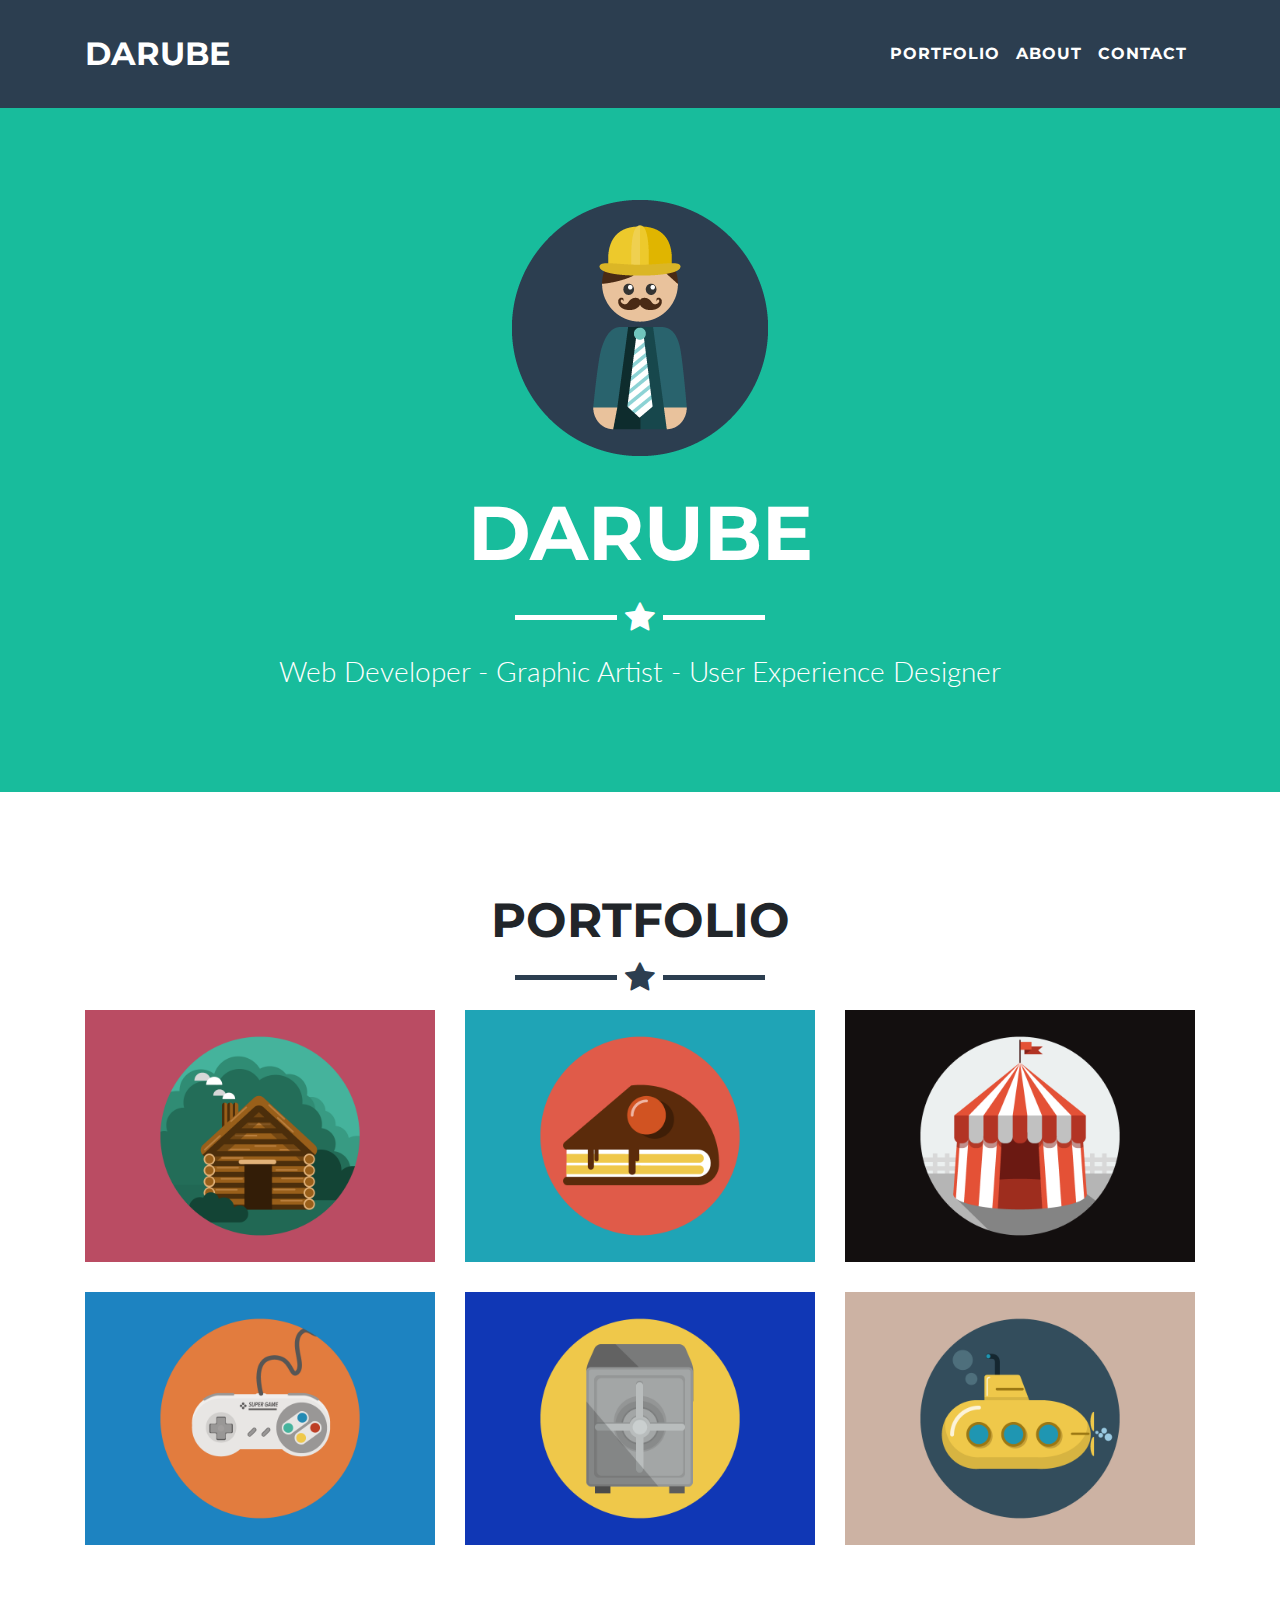
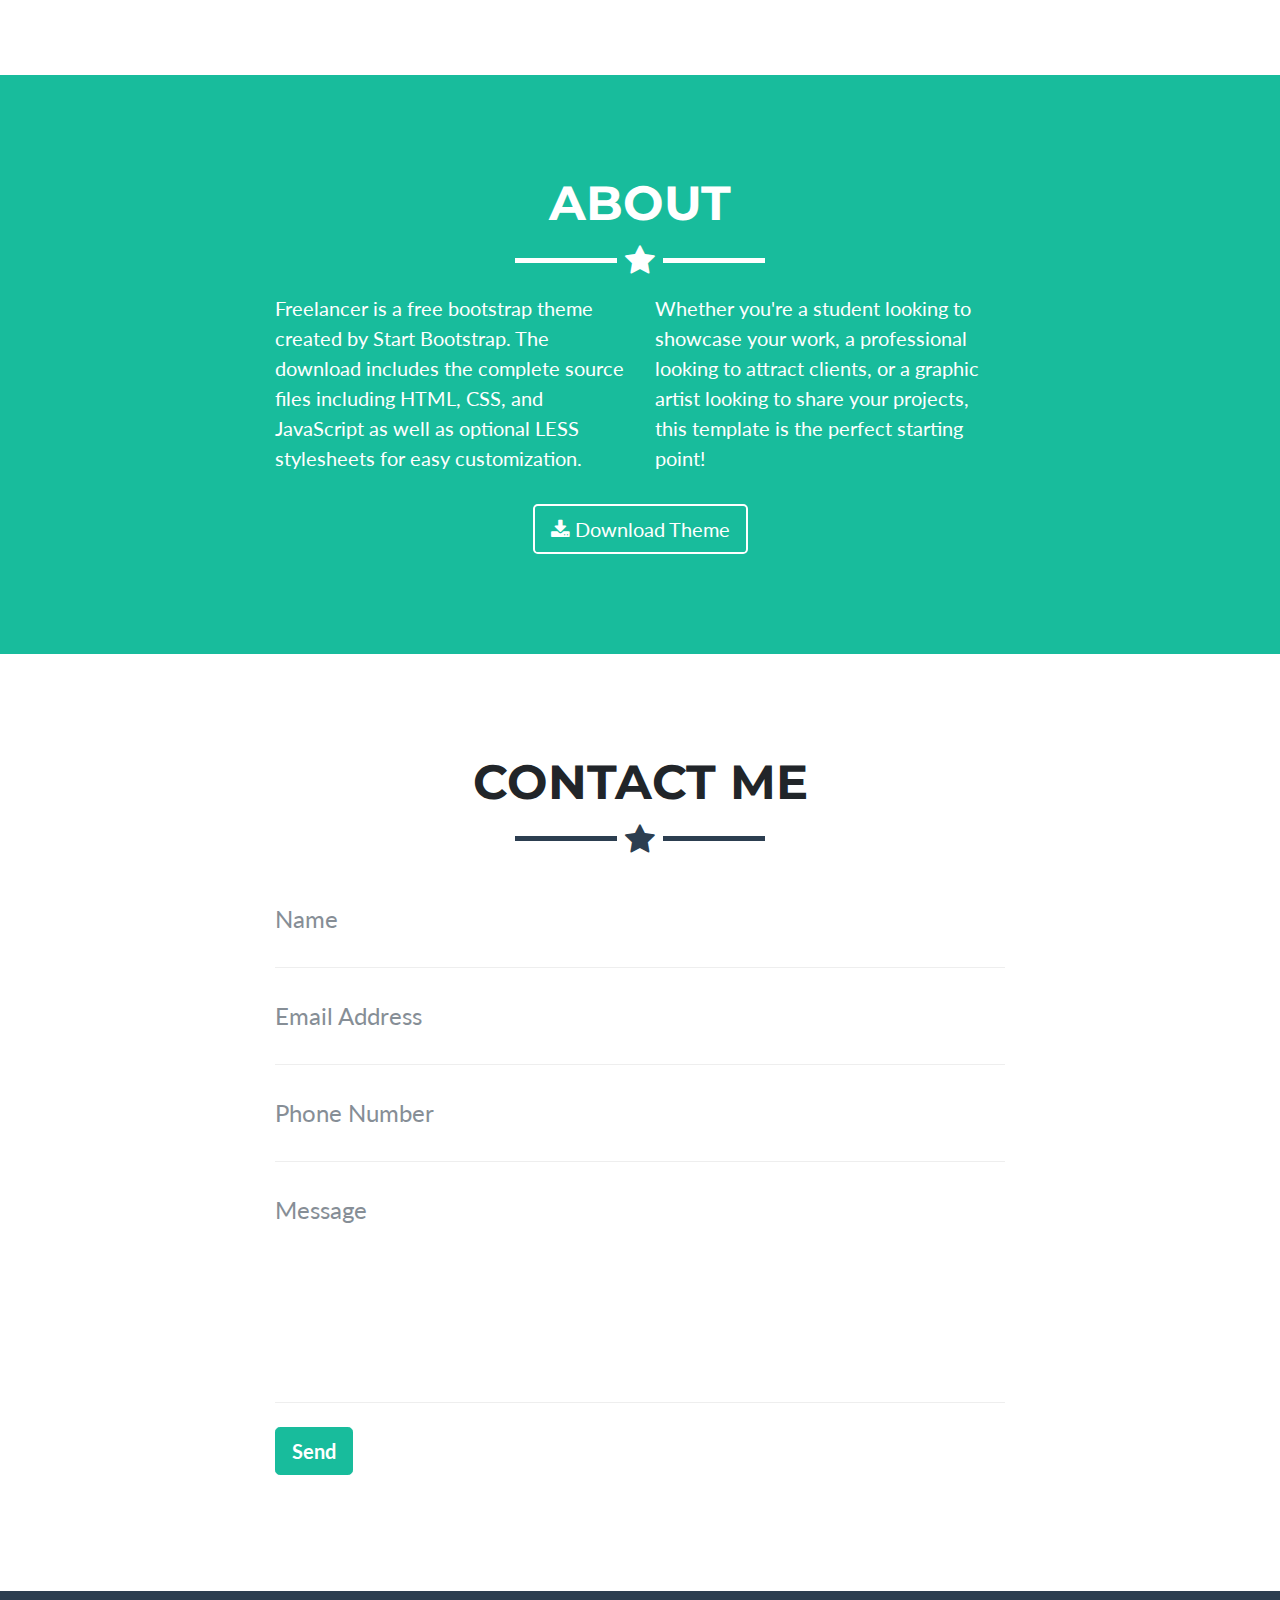
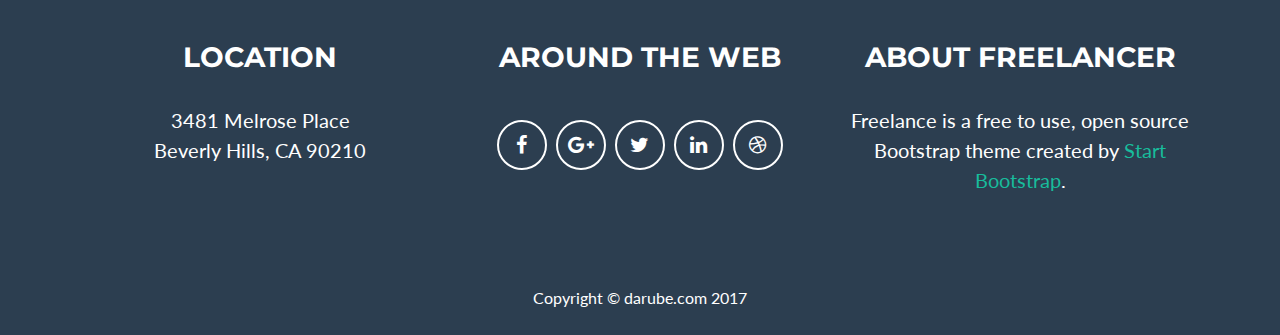
==== index.html @ 8a963f8e "added templete to see if netlify works" ====
<!DOCTYPE html>
<html lang="en">

  <head>

    <meta charset="utf-8">
    <meta name="viewport" content="width=device-width, initial-scale=1, shrink-to-fit=no">
    <meta name="description" content="cheap personal websites">
    <meta name="author" content="Darube">

    <title>Darube</title>

    <!-- Bootstrap core CSS -->
    <link href="vendor/bootstrap/css/bootstrap.min.css" rel="stylesheet">

    <!-- Custom fonts for this template -->
    <link href="vendor/font-awesome/css/font-awesome.min.css" rel="stylesheet" type="text/css">
    <link href="https://fonts.googleapis.com/css?family=Montserrat:400,700" rel="stylesheet" type="text/css">
    <link href="https://fonts.googleapis.com/css?family=Lato:400,700,400italic,700italic" rel="stylesheet" type="text/css">

    <!-- Custom styles for this template -->
    <link href="css/freelancer.min.css" rel="stylesheet">

  </head>

  <body id="page-top">

    <!-- Navigation -->
    <nav class="navbar navbar-expand-lg navbar-light fixed-top" id="mainNav">
      <div class="container">
        <a class="navbar-brand js-scroll-trigger" href="#page-top">Darube</a>
        <button class="navbar-toggler navbar-toggler-right" type="button" data-toggle="collapse" data-target="#navbarResponsive" aria-controls="navbarResponsive" aria-expanded="false" aria-label="Toggle navigation">
          Menu
          <i class="fa fa-bars"></i>
        </button>
        <div class="collapse navbar-collapse" id="navbarResponsive">
          <ul class="navbar-nav ml-auto">
            <li class="nav-item">
              <a class="nav-link js-scroll-trigger" href="#portfolio">Portfolio</a>
            </li>
            <li class="nav-item">
              <a class="nav-link js-scroll-trigger" href="#about">About</a>
            </li>
            <li class="nav-item">
              <a class="nav-link js-scroll-trigger" href="#contact">Contact</a>
            </li>
          </ul>
        </div>
      </div>
    </nav>

    <!-- Header -->
    <header class="masthead">
      <div class="container">
        <img class="img-fluid" src="img/profile.png" alt="">
        <div class="intro-text">
          <span class="name">Darube</span>
          <hr class="star-light">
          <span class="skills">Web Developer - Graphic Artist - User Experience Designer</span>
        </div>
      </div>
    </header>

    <!-- Portfolio Grid Section -->
    <section id="portfolio">
      <div class="container">
        <h2 class="text-center">Portfolio</h2>
        <hr class="star-primary">
        <div class="row">
          <div class="col-sm-4 portfolio-item">
            <a class="portfolio-link" href="#portfolioModal1" data-toggle="modal">
              <div class="caption">
                <div class="caption-content">
                  <i class="fa fa-search-plus fa-3x"></i>
                </div>
              </div>
              <img class="img-fluid" src="img/portfolio/cabin.png" alt="">
            </a>
          </div>
          <div class="col-sm-4 portfolio-item">
            <a class="portfolio-link" href="#portfolioModal2" data-toggle="modal">
              <div class="caption">
                <div class="caption-content">
                  <i class="fa fa-search-plus fa-3x"></i>
                </div>
              </div>
              <img class="img-fluid" src="img/portfolio/cake.png" alt="">
            </a>
          </div>
          <div class="col-sm-4 portfolio-item">
            <a class="portfolio-link" href="#portfolioModal3" data-toggle="modal">
              <div class="caption">
                <div class="caption-content">
                  <i class="fa fa-search-plus fa-3x"></i>
                </div>
              </div>
              <img class="img-fluid" src="img/portfolio/circus.png" alt="">
            </a>
          </div>
          <div class="col-sm-4 portfolio-item">
            <a class="portfolio-link" href="#portfolioModal4" data-toggle="modal">
              <div class="caption">
                <div class="caption-content">
                  <i class="fa fa-search-plus fa-3x"></i>
                </div>
              </div>
              <img class="img-fluid" src="img/portfolio/game.png" alt="">
            </a>
          </div>
          <div class="col-sm-4 portfolio-item">
            <a class="portfolio-link" href="#portfolioModal5" data-toggle="modal">
              <div class="caption">
                <div class="caption-content">
                  <i class="fa fa-search-plus fa-3x"></i>
                </div>
              </div>
              <img class="img-fluid" src="img/portfolio/safe.png" alt="">
            </a>
          </div>
          <div class="col-sm-4 portfolio-item">
            <a class="portfolio-link" href="#portfolioModal6" data-toggle="modal">
              <div class="caption">
                <div class="caption-content">
                  <i class="fa fa-search-plus fa-3x"></i>
                </div>
              </div>
              <img class="img-fluid" src="img/portfolio/submarine.png" alt="">
            </a>
          </div>
        </div>
      </div>
    </section>

    <!-- About Section -->
    <section class="success" id="about">
      <div class="container">
        <h2 class="text-center">About</h2>
        <hr class="star-light">
        <div class="row">
          <div class="col-lg-4 ml-auto">
            <p>Freelancer is a free bootstrap theme created by Start Bootstrap. The download includes the complete source files including HTML, CSS, and JavaScript as well as optional LESS stylesheets for easy customization.</p>
          </div>
          <div class="col-lg-4 mr-auto">
            <p>Whether you're a student looking to showcase your work, a professional looking to attract clients, or a graphic artist looking to share your projects, this template is the perfect starting point!</p>
          </div>
          <div class="col-lg-8 mx-auto text-center">
            <a href="#" class="btn btn-lg btn-outline">
              <i class="fa fa-download"></i>
              Download Theme
            </a>
          </div>
        </div>
      </div>
    </section>

    <!-- Contact Section -->
    <section id="contact">
      <div class="container">
        <h2 class="text-center">Contact Me</h2>
        <hr class="star-primary">
        <div class="row">
          <div class="col-lg-8 mx-auto">
            <!-- To configure the contact form email address, go to mail/contact_me.php and update the email address in the PHP file on line 19. -->
            <!-- The form should work on most web servers, but if the form is not working you may need to configure your web server differently. -->
            <form name="sentMessage" id="contactForm" novalidate>
              <div class="control-group">
                <div class="form-group floating-label-form-group controls">
                  <label>Name</label>
                  <input class="form-control" id="name" type="text" placeholder="Name" required data-validation-required-message="Please enter your name.">
                  <p class="help-block text-danger"></p>
                </div>
              </div>
              <div class="control-group">
                <div class="form-group floating-label-form-group controls">
                  <label>Email Address</label>
                  <input class="form-control" id="email" type="email" placeholder="Email Address" required data-validation-required-message="Please enter your email address.">
                  <p class="help-block text-danger"></p>
                </div>
              </div>
              <div class="control-group">
                <div class="form-group floating-label-form-group controls">
                  <label>Phone Number</label>
                  <input class="form-control" id="phone" type="tel" placeholder="Phone Number" required data-validation-required-message="Please enter your phone number.">
                  <p class="help-block text-danger"></p>
                </div>
              </div>
              <div class="control-group">
                <div class="form-group floating-label-form-group controls">
                  <label>Message</label>
                  <textarea class="form-control" id="message" rows="5" placeholder="Message" required data-validation-required-message="Please enter a message."></textarea>
                  <p class="help-block text-danger"></p>
                </div>
              </div>
              <br>
              <div id="success"></div>
              <div class="form-group">
                <button type="submit" class="btn btn-success btn-lg" id="sendMessageButton">Send</button>
              </div>
            </form>
          </div>
        </div>
      </div>
    </section>

    <!-- Footer -->
    <footer class="text-center">
      <div class="footer-above">
        <div class="container">
          <div class="row">
            <div class="footer-col col-md-4">
              <h3>Location</h3>
              <p>3481 Melrose Place
                <br>Beverly Hills, CA 90210</p>
            </div>
            <div class="footer-col col-md-4">
              <h3>Around the Web</h3>
              <ul class="list-inline">
                <li class="list-inline-item">
                  <a class="btn-social btn-outline" href="#">
                    <i class="fa fa-fw fa-facebook"></i>
                  </a>
                </li>
                <li class="list-inline-item">
                  <a class="btn-social btn-outline" href="#">
                    <i class="fa fa-fw fa-google-plus"></i>
                  </a>
                </li>
                <li class="list-inline-item">
                  <a class="btn-social btn-outline" href="#">
                    <i class="fa fa-fw fa-twitter"></i>
                  </a>
                </li>
                <li class="list-inline-item">
                  <a class="btn-social btn-outline" href="#">
                    <i class="fa fa-fw fa-linkedin"></i>
                  </a>
                </li>
                <li class="list-inline-item">
                  <a class="btn-social btn-outline" href="#">
                    <i class="fa fa-fw fa-dribbble"></i>
                  </a>
                </li>
              </ul>
            </div>
            <div class="footer-col col-md-4">
              <h3>About Freelancer</h3>
              <p>Freelance is a free to use, open source Bootstrap theme created by
                <a href="http://startbootstrap.com">Start Bootstrap</a>.</p>
            </div>
          </div>
        </div>
      </div>
      <div class="footer-below">
        <div class="container">
          <div class="row">
            <div class="col-lg-12">
              Copyright &copy; darube.com 2017
            </div>
          </div>
        </div>
      </div>
    </footer>

    <!-- Scroll to Top Button (Only visible on small and extra-small screen sizes) -->
    <div class="scroll-top d-lg-none">
      <a class="btn btn-primary js-scroll-trigger" href="#page-top">
        <i class="fa fa-chevron-up"></i>
      </a>
    </div>

    <!-- Portfolio Modals -->
    <div class="portfolio-modal modal fade" id="portfolioModal1" tabindex="-1" role="dialog" aria-hidden="true">
      <div class="modal-dialog" role="document">
        <div class="modal-content">
          <div class="close-modal" data-dismiss="modal">
            <div class="lr">
              <div class="rl"></div>
            </div>
          </div>
          <div class="container">
            <div class="row">
              <div class="col-lg-8 mx-auto">
                <div class="modal-body">
                  <h2>Project Title</h2>
                  <hr class="star-primary">
                  <img class="img-fluid img-centered" src="img/portfolio/cabin.png" alt="">
                  <p>Use this area of the page to describe your project. The icon above is part of a free icon set by
                    <a href="https://sellfy.com/p/8Q9P/jV3VZ/">Flat Icons</a>. On their website, you can download their free set with 16 icons, or you can purchase the entire set with 146 icons for only $12!</p>
                  <ul class="list-inline item-details">
                    <li>Client:
                      <strong>
                        <a href="http://startbootstrap.com">Start Bootstrap</a>
                      </strong>
                    </li>
                    <li>Date:
                      <strong>
                        <a href="http://startbootstrap.com">April 2014</a>
                      </strong>
                    </li>
                    <li>Service:
                      <strong>
                        <a href="http://startbootstrap.com">Web Development</a>
                      </strong>
                    </li>
                  </ul>
                  <button class="btn btn-success" type="button" data-dismiss="modal">
                    <i class="fa fa-times"></i>
                    Close</button>
                </div>
              </div>
            </div>
          </div>
        </div>
      </div>
    </div>
    <div class="portfolio-modal modal fade" id="portfolioModal2" tabindex="-1" role="dialog" aria-hidden="true">
      <div class="modal-dialog" role="document">
        <div class="modal-content">
          <div class="close-modal" data-dismiss="modal">
            <div class="lr">
              <div class="rl"></div>
            </div>
          </div>
          <div class="container">
            <div class="row">
              <div class="col-lg-8 mx-auto">
                <div class="modal-body">
                  <h2>Project Title</h2>
                  <hr class="star-primary">
                  <img class="img-fluid img-centered" src="img/portfolio/cake.png" alt="">
                  <p>Use this area of the page to describe your project. The icon above is part of a free icon set by
                    <a href="https://sellfy.com/p/8Q9P/jV3VZ/">Flat Icons</a>. On their website, you can download their free set with 16 icons, or you can purchase the entire set with 146 icons for only $12!</p>
                  <ul class="list-inline item-details">
                    <li>Client:
                      <strong>
                        <a href="http://startbootstrap.com">Start Bootstrap</a>
                      </strong>
                    </li>
                    <li>Date:
                      <strong>
                        <a href="http://startbootstrap.com">April 2014</a>
                      </strong>
                    </li>
                    <li>Service:
                      <strong>
                        <a href="http://startbootstrap.com">Web Development</a>
                      </strong>
                    </li>
                  </ul>
                  <button class="btn btn-success" type="button" data-dismiss="modal">
                    <i class="fa fa-times"></i>
                    Close</button>
                </div>
              </div>
            </div>
          </div>
        </div>
      </div>
    </div>
    <div class="portfolio-modal modal fade" id="portfolioModal3" tabindex="-1" role="dialog" aria-hidden="true">
      <div class="modal-dialog" role="document">
        <div class="modal-content">
          <div class="close-modal" data-dismiss="modal">
            <div class="lr">
              <div class="rl"></div>
            </div>
          </div>
          <div class="container">
            <div class="row">
              <div class="col-lg-8 mx-auto">
                <div class="modal-body">
                  <h2>Project Title</h2>
                  <hr class="star-primary">
                  <img class="img-fluid img-centered" src="img/portfolio/circus.png" alt="">
                  <p>Use this area of the page to describe your project. The icon above is part of a free icon set by
                    <a href="https://sellfy.com/p/8Q9P/jV3VZ/">Flat Icons</a>. On their website, you can download their free set with 16 icons, or you can purchase the entire set with 146 icons for only $12!</p>
                  <ul class="list-inline item-details">
                    <li>Client:
                      <strong>
                        <a href="http://startbootstrap.com">Start Bootstrap</a>
                      </strong>
                    </li>
                    <li>Date:
                      <strong>
                        <a href="http://startbootstrap.com">April 2014</a>
                      </strong>
                    </li>
                    <li>Service:
                      <strong>
                        <a href="http://startbootstrap.com">Web Development</a>
                      </strong>
                    </li>
                  </ul>
                  <button class="btn btn-success" type="button" data-dismiss="modal">
                    <i class="fa fa-times"></i>
                    Close</button>
                </div>
              </div>
            </div>
          </div>
        </div>
      </div>
    </div>
    <div class="portfolio-modal modal fade" id="portfolioModal4" tabindex="-1" role="dialog" aria-hidden="true">
      <div class="modal-dialog" role="document">
        <div class="modal-content">
          <div class="close-modal" data-dismiss="modal">
            <div class="lr">
              <div class="rl"></div>
            </div>
          </div>
          <div class="container">
            <div class="row">
              <div class="col-lg-8 mx-auto">
                <div class="modal-body">
                  <h2>Project Title</h2>
                  <hr class="star-primary">
                  <img class="img-fluid img-centered" src="img/portfolio/game.png" alt="">
                  <p>Use this area of the page to describe your project. The icon above is part of a free icon set by
                    <a href="https://sellfy.com/p/8Q9P/jV3VZ/">Flat Icons</a>. On their website, you can download their free set with 16 icons, or you can purchase the entire set with 146 icons for only $12!</p>
                  <ul class="list-inline item-details">
                    <li>Client:
                      <strong>
                        <a href="http://startbootstrap.com">Start Bootstrap</a>
                      </strong>
                    </li>
                    <li>Date:
                      <strong>
                        <a href="http://startbootstrap.com">April 2014</a>
                      </strong>
                    </li>
                    <li>Service:
                      <strong>
                        <a href="http://startbootstrap.com">Web Development</a>
                      </strong>
                    </li>
                  </ul>
                  <button class="btn btn-success" type="button" data-dismiss="modal">
                    <i class="fa fa-times"></i>
                    Close</button>
                </div>
              </div>
            </div>
          </div>
        </div>
      </div>
    </div>
    <div class="portfolio-modal modal fade" id="portfolioModal5" tabindex="-1" role="dialog" aria-hidden="true">
      <div class="modal-dialog" role="document">
        <div class="modal-content">
          <div class="close-modal" data-dismiss="modal">
            <div class="lr">
              <div class="rl"></div>
            </div>
          </div>
          <div class="container">
            <div class="row">
              <div class="col-lg-8 mx-auto">
                <div class="modal-body">
                  <h2>Project Title</h2>
                  <hr class="star-primary">
                  <img class="img-fluid img-centered" src="img/portfolio/safe.png" alt="">
                  <p>Use this area of the page to describe your project. The icon above is part of a free icon set by
                    <a href="https://sellfy.com/p/8Q9P/jV3VZ/">Flat Icons</a>. On their website, you can download their free set with 16 icons, or you can purchase the entire set with 146 icons for only $12!</p>
                  <ul class="list-inline item-details">
                    <li>Client:
                      <strong>
                        <a href="http://startbootstrap.com">Start Bootstrap</a>
                      </strong>
                    </li>
                    <li>Date:
                      <strong>
                        <a href="http://startbootstrap.com">April 2014</a>
                      </strong>
                    </li>
                    <li>Service:
                      <strong>
                        <a href="http://startbootstrap.com">Web Development</a>
                      </strong>
                    </li>
                  </ul>
                  <button class="btn btn-success" type="button" data-dismiss="modal">
                    <i class="fa fa-times"></i>
                    Close</button>
                </div>
              </div>
            </div>
          </div>
        </div>
      </div>
    </div>
    <div class="portfolio-modal modal fade" id="portfolioModal6" tabindex="-1" role="dialog" aria-hidden="true">
      <div class="modal-dialog" role="document">
        <div class="modal-content">
          <div class="close-modal" data-dismiss="modal">
            <div class="lr">
              <div class="rl"></div>
            </div>
          </div>
          <div class="container">
            <div class="row">
              <div class="col-lg-8 mx-auto">
                <div class="modal-body">
                  <h2>Project Title</h2>
                  <hr class="star-primary">
                  <img class="img-fluid img-centered" src="img/portfolio/submarine.png" alt="">
                  <p>Use this area of the page to describe your project. The icon above is part of a free icon set by
                    <a href="https://sellfy.com/p/8Q9P/jV3VZ/">Flat Icons</a>. On their website, you can download their free set with 16 icons, or you can purchase the entire set with 146 icons for only $12!</p>
                  <ul class="list-inline item-details">
                    <li>Client:
                      <strong>
                        <a href="http://startbootstrap.com">Start Bootstrap</a>
                      </strong>
                    </li>
                    <li>Date:
                      <strong>
                        <a href="http://startbootstrap.com">April 2014</a>
                      </strong>
                    </li>
                    <li>Service:
                      <strong>
                        <a href="http://startbootstrap.com">Web Development</a>
                      </strong>
                    </li>
                  </ul>
                  <button class="btn btn-success" type="button" data-dismiss="modal">
                    <i class="fa fa-times"></i>
                    Close</button>
                </div>
              </div>
            </div>
          </div>
        </div>
      </div>
    </div>

    <!-- Bootstrap core JavaScript -->
    <script src="vendor/jquery/jquery.min.js"></script>
    <script src="vendor/bootstrap/js/bootstrap.bundle.min.js"></script>

    <!-- Plugin JavaScript -->
    <script src="vendor/jquery-easing/jquery.easing.min.js"></script>

    <!-- Contact Form JavaScript -->
    <script src="js/jqBootstrapValidation.js"></script>
    <script src="js/contact_me.js"></script>

    <!-- Custom scripts for this template -->
    <script src="js/freelancer.min.js"></script>

  </body>

</html>
---- css/freelancer.min.css ----
/*!
 * Start Bootstrap - Freelancer v4.0.0-beta.2 (https://startbootstrap.com/template-overviews/freelancer)
 * Copyright 2013-2017 Start Bootstrap
 * Licensed under MIT (https://github.com/BlackrockDigital/startbootstrap-freelancer/blob/master/LICENSE)
 */body{font-family:Lato,'Helvetica Neue',Helvetica,Arial,sans-serif;overflow-x:hidden}p{font-size:20px}p.small{font-size:16px}a,a.active,a:active,a:focus,a:hover{color:#18bc9c;outline:0}h1,h2,h3,h4,h5,h6{font-family:Montserrat,'Helvetica Neue',Helvetica,Arial,sans-serif;font-weight:700;text-transform:uppercase}hr.star-light,hr.star-primary{max-width:250px;margin:25px auto 30px;padding:0;text-align:center;border:none;border-top:solid 5px}hr.star-light:after,hr.star-primary:after{font-family:FontAwesome;font-size:2em;position:relative;top:-.8em;display:inline-block;padding:0 .25em;content:'\f005'}hr.star-light{border-color:#fff}hr.star-light:after{color:#fff;background-color:#18bc9c}hr.star-primary{border-color:#2c3e50}hr.star-primary:after{color:#2c3e50;background-color:#fff}.img-centered{margin:0 auto}section{padding:100px 0}section h2{font-size:3em;margin:0}section.success{color:#fff;background:#18bc9c}@media (max-width:767px){section{padding:75px 0}section.first{padding-top:75px}}.scroll-top{position:fixed;z-index:1049;right:2%;bottom:2%;width:50px;height:50px}.scroll-top .btn{font-size:16px;line-height:28px;width:50px;height:50px;text-align:center;border-radius:100%}.scroll-top .btn:focus{outline:0}#mainNav{font-family:Montserrat,'Helvetica Neue',Helvetica,Arial,sans-serif;font-weight:700;text-transform:uppercase;border:none;background:#2c3e50}#mainNav a:focus{outline:0}#mainNav .navbar-brand{font-size:1.1rem;color:#fff}#mainNav .navbar-brand.active,#mainNav .navbar-brand:active,#mainNav .navbar-brand:focus,#mainNav .navbar-brand:hover{color:#fff}#mainNav .navbar-nav{letter-spacing:1px}#mainNav .navbar-nav li.nav-item a.nav-link{color:#fff}#mainNav .navbar-nav li.nav-item a.nav-link:hover{color:#18bc9c;outline:0}#mainNav .navbar-nav li.nav-item a.nav-link:active,#mainNav .navbar-nav li.nav-item a.nav-link:focus{color:#fff}#mainNav .navbar-toggler{font-size:14px;padding:11px;text-transform:uppercase;color:#fff;border-color:#fff}#mainNav .navbar-toggler:focus,#mainNav .navbar-toggler:hover{color:#fff;border-color:#18bc9c;background-color:#18bc9c}@media (min-width:992px){#mainNav{padding-top:25px;padding-bottom:25px;-webkit-transition:padding-top .3s,padding-bottom .3s;-moz-transition:padding-top .3s,padding-bottom .3s;transition:padding-top .3s,padding-bottom .3s}#mainNav .navbar-brand{font-size:2em;-webkit-transition:all .3s;-moz-transition:all .3s;transition:all .3s}#mainNav .navbar-nav>li.nav-item>a.nav-link.active{color:#fff;border-radius:3px;background:#18bc9c}#mainNav .navbar-nav>li.nav-item>a.nav-link.active:active,#mainNav .navbar-nav>li.nav-item>a.nav-link.active:focus,#mainNav .navbar-nav>li.nav-item>a.nav-link.active:hover{color:#fff;background:#18bc9c}#mainNav.navbar-shrink{padding-top:10px;padding-bottom:10px}#mainNav.navbar-shrink .navbar-brand{font-size:1.5em}}header.masthead{padding-top:100px;padding-bottom:50px;text-align:center;color:#fff;background:#18bc9c}header.masthead img{display:block;margin:0 auto 20px}header.masthead .intro-text .name{font-family:Montserrat,'Helvetica Neue',Helvetica,Arial,sans-serif;font-size:2em;font-weight:700;display:block;text-transform:uppercase}header.masthead .intro-text .skills{font-size:1.25em;font-weight:300}@media (min-width:768px){header.masthead{padding-top:200px;padding-bottom:100px}header.masthead .intro-text .name{font-size:4.75em}header.masthead .intro-text .skills{font-size:1.75em}}#portfolio .portfolio-item{right:0;margin:0 0 15px}#portfolio .portfolio-item .portfolio-link{position:relative;display:block;max-width:400px;margin:0 auto;cursor:pointer}#portfolio .portfolio-item .portfolio-link .caption{position:absolute;width:100%;height:100%;-webkit-transition:all ease .5s;-moz-transition:all ease .5s;transition:all ease .5s;opacity:0;background:rgba(24,188,156,.9)}#portfolio .portfolio-item .portfolio-link .caption:hover{opacity:1}#portfolio .portfolio-item .portfolio-link .caption .caption-content{font-size:20px;position:absolute;top:50%;width:100%;height:20px;margin-top:-12px;text-align:center;color:#fff}#portfolio .portfolio-item .portfolio-link .caption .caption-content i{margin-top:-12px}#portfolio .portfolio-item .portfolio-link .caption .caption-content h3,#portfolio .portfolio-item .portfolio-link .caption .caption-content h4{margin:0}#portfolio *{z-index:2}@media (min-width:767px){#portfolio .portfolio-item{margin:0 0 30px}}.portfolio-modal .modal-dialog{max-width:100%;min-height:100%;margin:0;padding:0;text-align:center;border:none;border-radius:0;background-clip:border-box;-webkit-box-shadow:none;box-shadow:none}.portfolio-modal .modal-dialog .modal-content{padding:100px 0;border:0;border-radius:0}.portfolio-modal .modal-dialog .modal-content h2{font-size:3em;margin:0}.portfolio-modal .modal-dialog .modal-content img{margin-bottom:30px}.portfolio-modal .modal-dialog .modal-content .item-details{margin:30px 0}.portfolio-modal .close-modal{position:absolute;top:25px;right:25px;width:75px;height:75px;cursor:pointer;background-color:transparent}.portfolio-modal .close-modal:hover{opacity:.3}.portfolio-modal .close-modal .lr{z-index:1051;width:1px;height:75px;margin-left:35px;-webkit-transform:rotate(45deg);-ms-transform:rotate(45deg);transform:rotate(45deg);background-color:#2c3e50}.portfolio-modal .close-modal .lr .rl{z-index:1052;width:1px;height:75px;-webkit-transform:rotate(90deg);-ms-transform:rotate(90deg);transform:rotate(90deg);background-color:#2c3e50}.portfolio-modal .modal-backdrop{display:none;opacity:0}.floating-label-form-group{position:relative;margin-bottom:0;padding-bottom:.5em;border-bottom:1px solid #eee}.floating-label-form-group input,.floating-label-form-group textarea{font-size:1.5em;position:relative;z-index:1;padding-right:0;padding-left:0;resize:none;border:none;border-radius:0;background:0 0;box-shadow:none!important}.floating-label-form-group label{font-size:.85em;line-height:1.764705882em;position:relative;z-index:0;top:2em;display:block;margin:0;-webkit-transition:top .3s ease,opacity .3s ease;-moz-transition:top .3s ease,opacity .3s ease;-ms-transition:top .3s ease,opacity .3s ease;transition:top .3s ease,opacity .3s ease;vertical-align:middle;vertical-align:baseline;opacity:0}.floating-label-form-group:not(:first-child){padding-left:14px;border-left:1px solid #eee}.floating-label-form-group-with-value label{top:0;opacity:1}.floating-label-form-group-with-focus label{color:#18bc9c}form .row:first-child .floating-label-form-group{border-top:1px solid #eee}footer{color:#fff}footer h3{margin-bottom:30px}footer .footer-above{padding-top:50px;background-color:#2c3e50}footer .footer-col{margin-bottom:50px}footer .footer-below{padding:25px 0;background-color:#2c3e50}.btn-outline{font-size:20px;margin-top:15px;transition:all .3s ease-in-out;color:#fff;border:solid 2px #fff;background:0 0}.btn-outline.active,.btn-outline:active,.btn-outline:focus,.btn-outline:hover{color:#18bc9c;border:solid 2px #fff;background:#fff}.btn-primary{font-weight:700;color:#fff;border-color:#2c3e50;background-color:#2c3e50}.btn-primary.focus,.btn-primary:focus{color:#fff;border-color:#000;background-color:#1a252f}.btn-primary:hover{color:#fff;border-color:#161f29;background-color:#1a252f}.btn-primary.active,.btn-primary:active,.open>.btn-primary.dropdown-toggle{color:#fff;border-color:#161f29;background-color:#1a252f}.btn-primary.active.focus,.btn-primary.active:focus,.btn-primary.active:hover,.btn-primary:active.focus,.btn-primary:active:focus,.btn-primary:active:hover,.open>.btn-primary.dropdown-toggle.focus,.open>.btn-primary.dropdown-toggle:focus,.open>.btn-primary.dropdown-toggle:hover{color:#fff;border-color:#000;background-color:#0d1318}.btn-primary.active,.btn-primary:active,.open>.btn-primary.dropdown-toggle{background-image:none}.btn-primary.disabled.focus,.btn-primary.disabled:focus,.btn-primary.disabled:hover,.btn-primary[disabled].focus,.btn-primary[disabled]:focus,.btn-primary[disabled]:hover,fieldset[disabled] .btn-primary.focus,fieldset[disabled] .btn-primary:focus,fieldset[disabled] .btn-primary:hover{border-color:#2c3e50;background-color:#2c3e50}.btn-primary .badge{color:#2c3e50;background-color:#fff}.btn-success{font-weight:700;color:#fff;border-color:#18bc9c;background-color:#18bc9c}.btn-success.focus,.btn-success:focus{color:#fff;border-color:#0a4b3e;background-color:#128f76}.btn-success:hover{color:#fff;border-color:#11866f;background-color:#128f76}.btn-success.active,.btn-success:active,.open>.btn-success.dropdown-toggle{color:#fff;border-color:#11866f;background-color:#128f76}.btn-success.active.focus,.btn-success.active:focus,.btn-success.active:hover,.btn-success:active.focus,.btn-success:active:focus,.btn-success:active:hover,.open>.btn-success.dropdown-toggle.focus,.open>.btn-success.dropdown-toggle:focus,.open>.btn-success.dropdown-toggle:hover{color:#fff;border-color:#0a4b3e;background-color:#0e6f5c}.btn-success.active,.btn-success:active,.open>.btn-success.dropdown-toggle{background-image:none}.btn-success.disabled.focus,.btn-success.disabled:focus,.btn-success.disabled:hover,.btn-success[disabled].focus,.btn-success[disabled]:focus,.btn-success[disabled]:hover,fieldset[disabled] .btn-success.focus,fieldset[disabled] .btn-success:focus,fieldset[disabled] .btn-success:hover{border-color:#18bc9c;background-color:#18bc9c}.btn-success .badge{color:#18bc9c;background-color:#fff}.btn-social{font-size:20px;line-height:45px;display:inline-block;width:50px;height:50px;text-align:center;border:2px solid #fff;border-radius:100%}.btn.active,.btn:active,.btn:focus{outline:0}
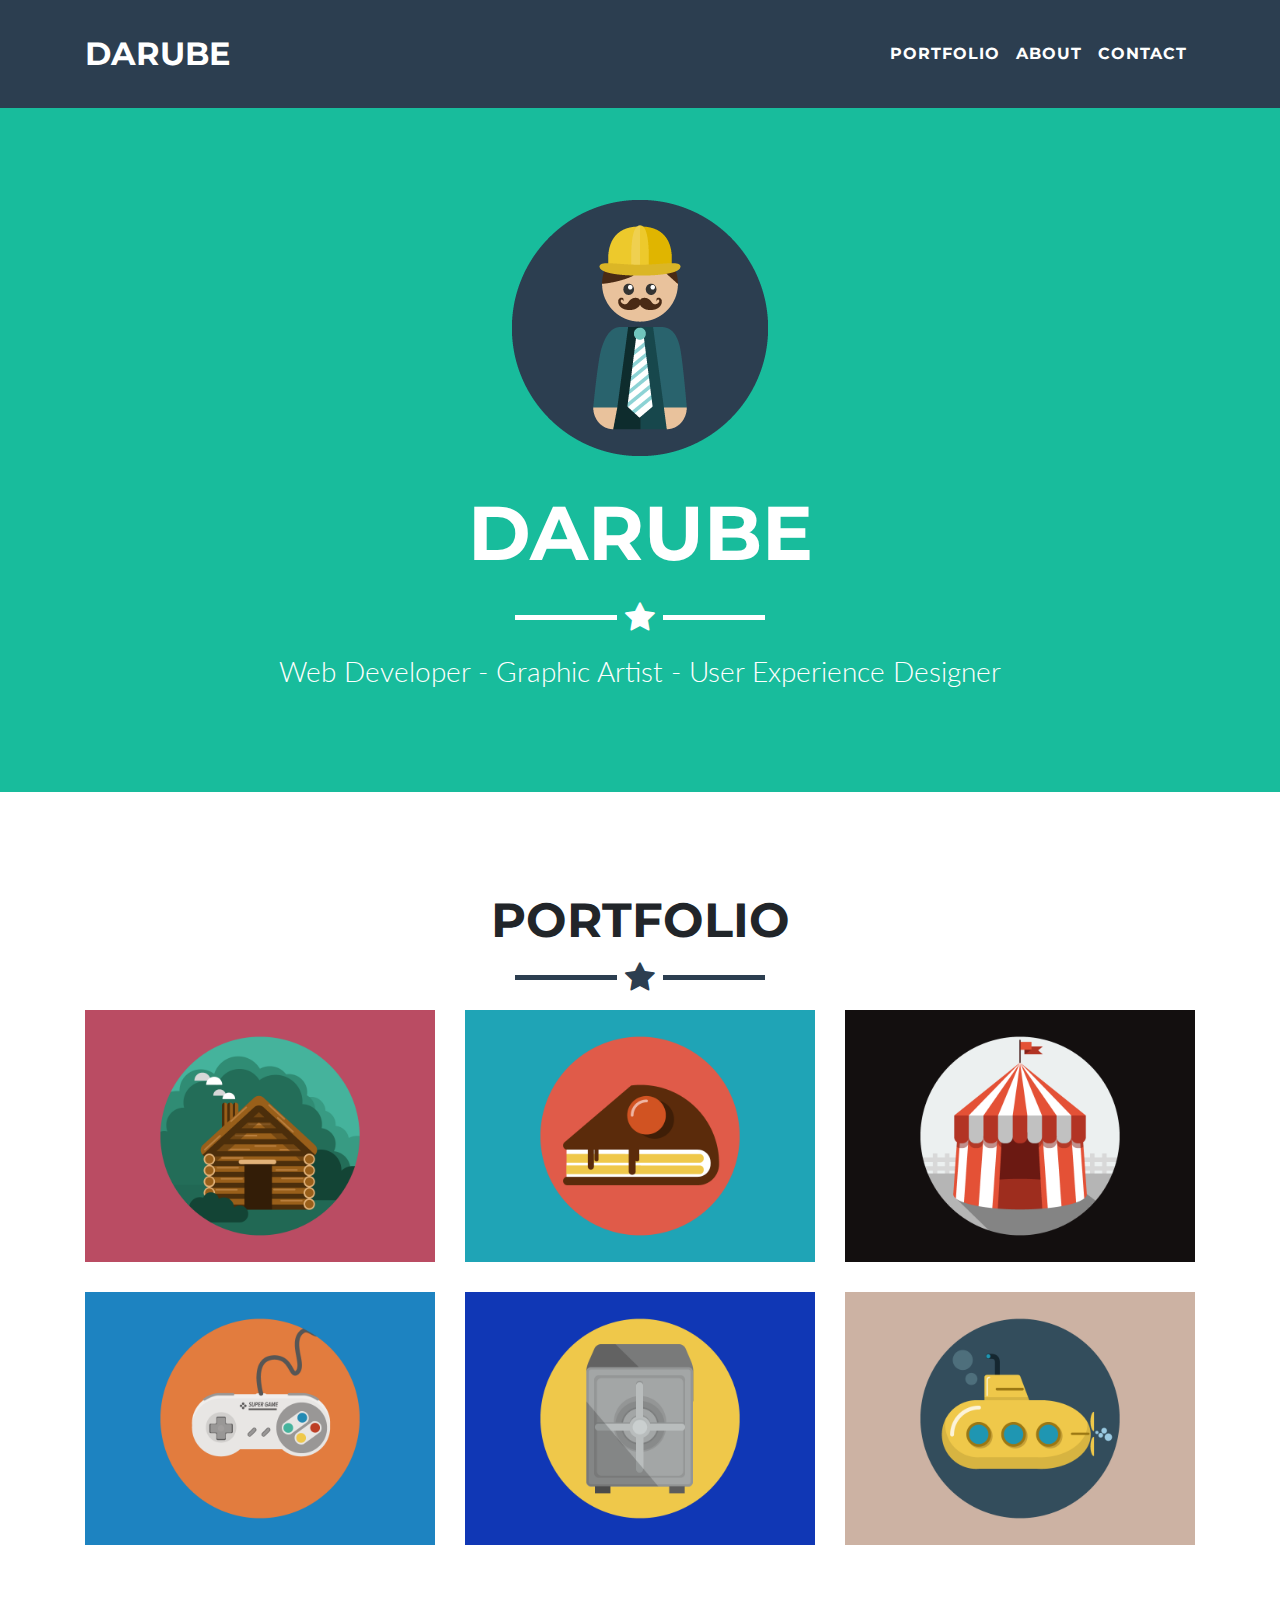
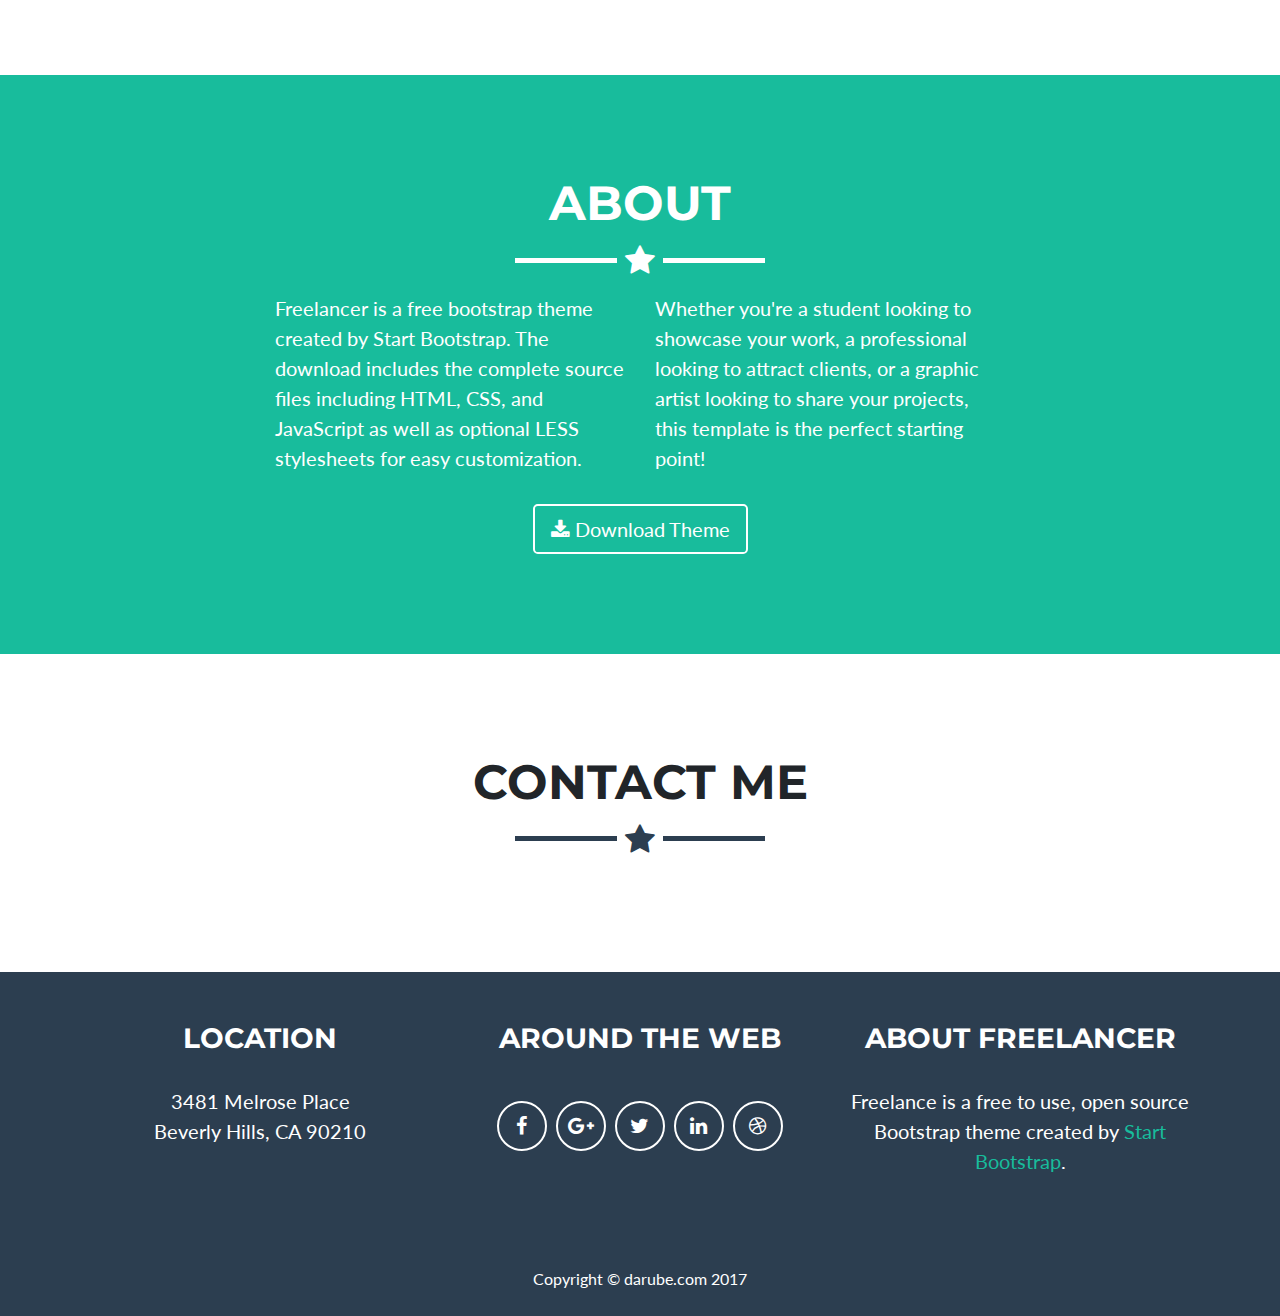
==== commit cabe04a5: "c2" ====
--- a/index.html
+++ b/index.html
@@ -162,41 +162,7 @@
           <div class="col-lg-8 mx-auto">
             <!-- To configure the contact form email address, go to mail/contact_me.php and update the email address in the PHP file on line 19. -->
             <!-- The form should work on most web servers, but if the form is not working you may need to configure your web server differently. -->
-            <form name="sentMessage" id="contactForm" novalidate>
-              <div class="control-group">
-                <div class="form-group floating-label-form-group controls">
-                  <label>Name</label>
-                  <input class="form-control" id="name" type="text" placeholder="Name" required data-validation-required-message="Please enter your name.">
-                  <p class="help-block text-danger"></p>
-                </div>
-              </div>
-              <div class="control-group">
-                <div class="form-group floating-label-form-group controls">
-                  <label>Email Address</label>
-                  <input class="form-control" id="email" type="email" placeholder="Email Address" required data-validation-required-message="Please enter your email address.">
-                  <p class="help-block text-danger"></p>
-                </div>
-              </div>
-              <div class="control-group">
-                <div class="form-group floating-label-form-group controls">
-                  <label>Phone Number</label>
-                  <input class="form-control" id="phone" type="tel" placeholder="Phone Number" required data-validation-required-message="Please enter your phone number.">
-                  <p class="help-block text-danger"></p>
-                </div>
-              </div>
-              <div class="control-group">
-                <div class="form-group floating-label-form-group controls">
-                  <label>Message</label>
-                  <textarea class="form-control" id="message" rows="5" placeholder="Message" required data-validation-required-message="Please enter a message."></textarea>
-                  <p class="help-block text-danger"></p>
-                </div>
-              </div>
-              <br>
-              <div id="success"></div>
-              <div class="form-group">
-                <button type="submit" class="btn btn-success btn-lg" id="sendMessageButton">Send</button>
-              </div>
-            </form>
+            
           </div>
         </div>
       </div>
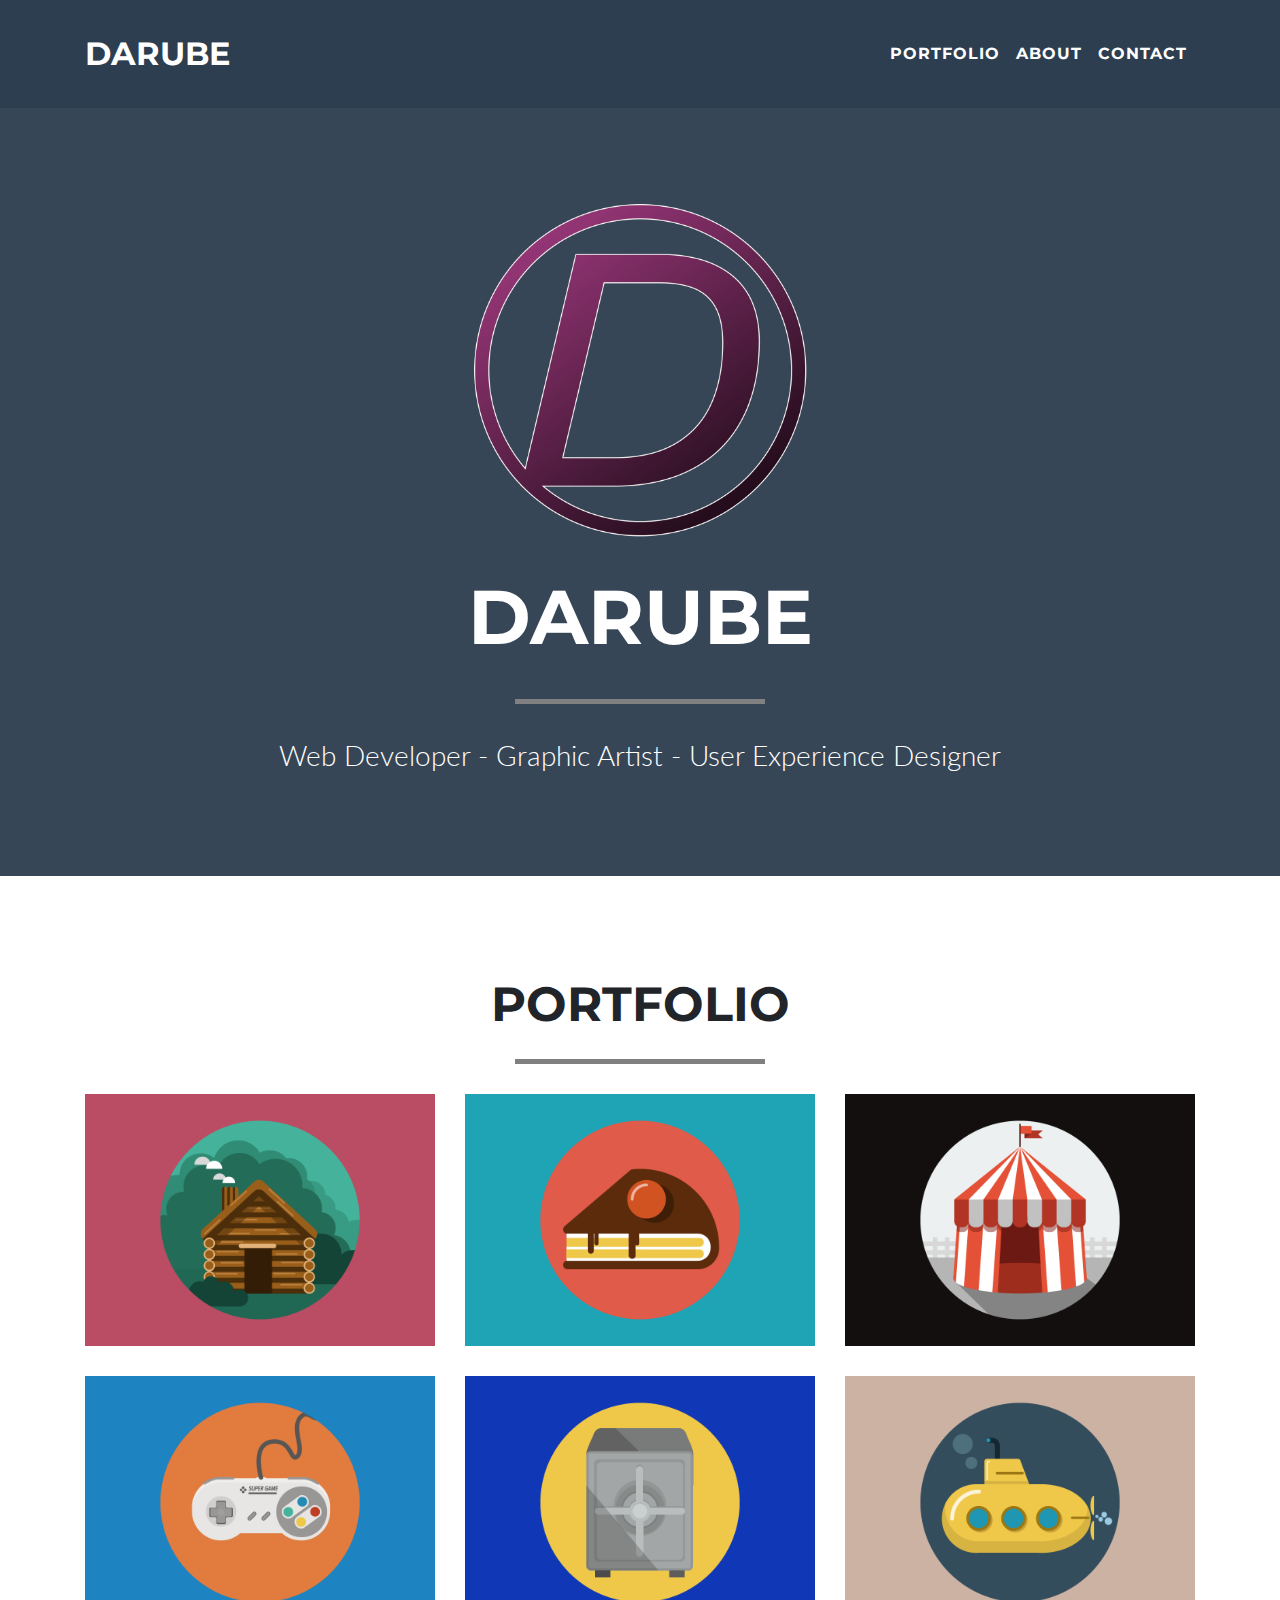
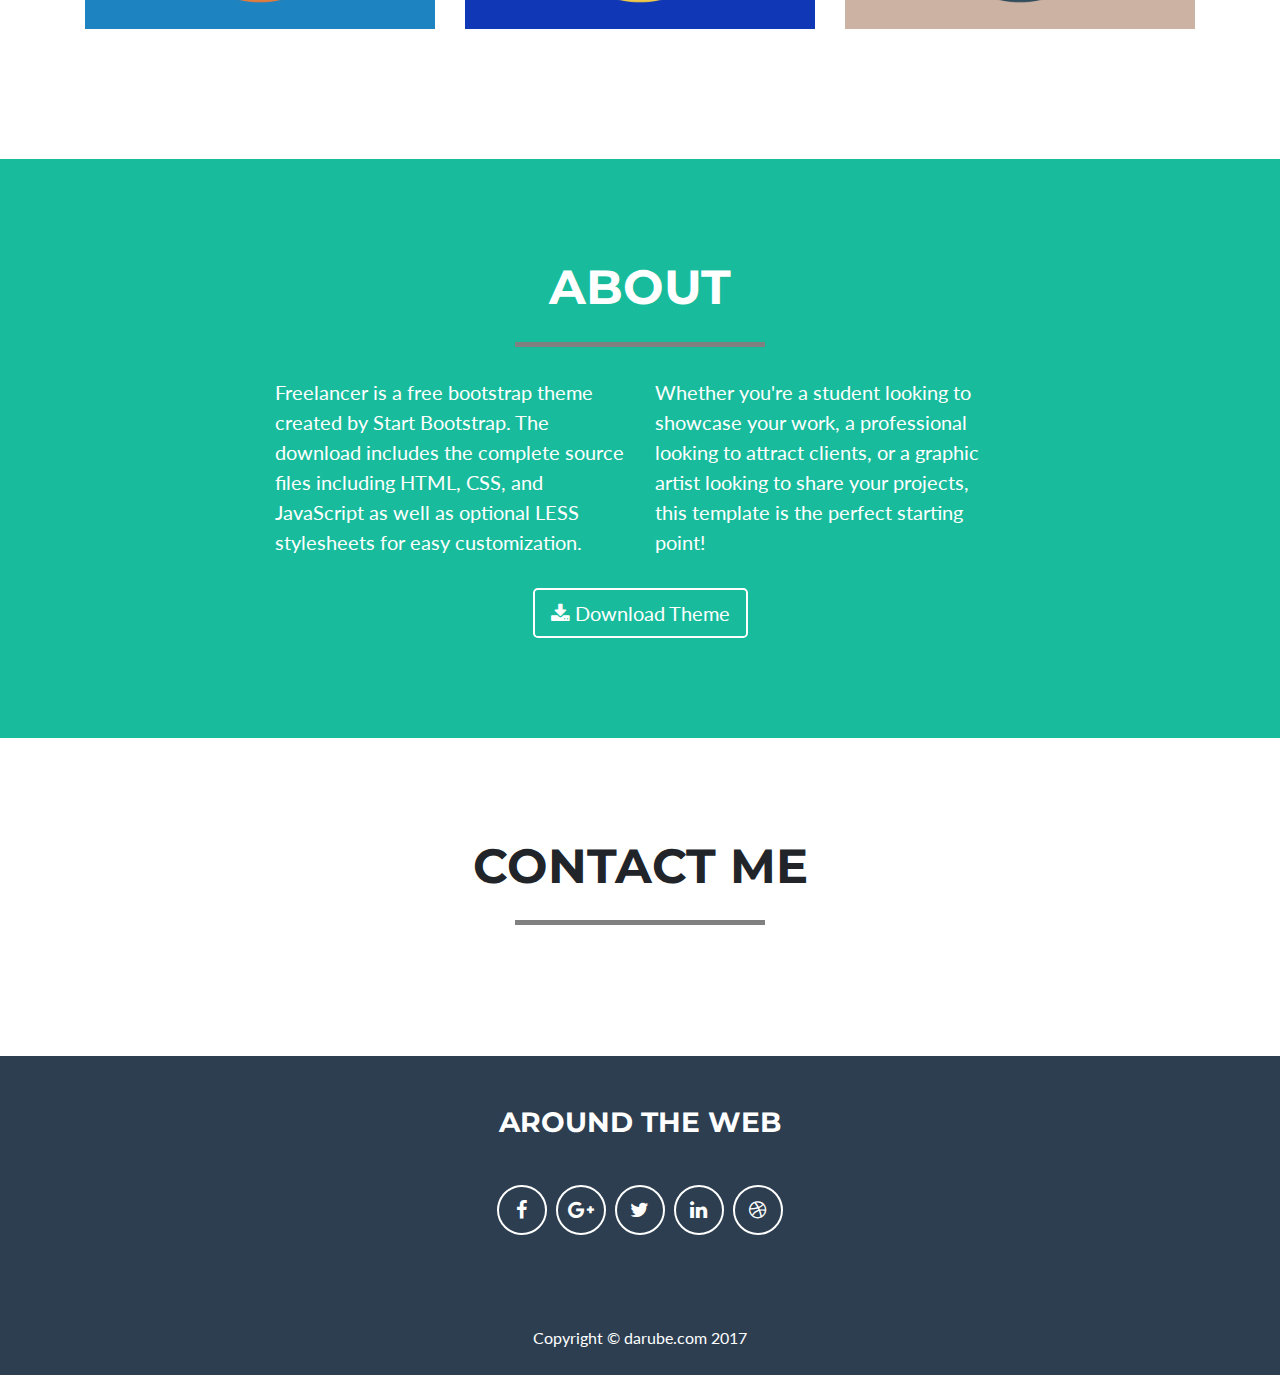
==== commit f15976eb: "1" ====
--- a/index.html
+++ b/index.html
@@ -19,7 +19,7 @@
     <link href="https://fonts.googleapis.com/css?family=Lato:400,700,400italic,700italic" rel="stylesheet" type="text/css">
 
     <!-- Custom styles for this template -->
-    <link href="css/freelancer.min.css" rel="stylesheet">
+    <link href="css/freelancer.css" rel="stylesheet">
 
   </head>
 
@@ -52,10 +52,10 @@
     <!-- Header -->
     <header class="masthead">
       <div class="container">
-        <img class="img-fluid" src="img/profile.png" alt="">
+        <img class="img-fluid col-sm-4 mx-auto" src="img/logo.png" alt="">
         <div class="intro-text">
           <span class="name">Darube</span>
-          <hr class="star-light">
+          <hr>
           <span class="skills">Web Developer - Graphic Artist - User Experience Designer</span>
         </div>
       </div>
@@ -173,12 +173,7 @@
       <div class="footer-above">
         <div class="container">
           <div class="row">
-            <div class="footer-col col-md-4">
-              <h3>Location</h3>
-              <p>3481 Melrose Place
-                <br>Beverly Hills, CA 90210</p>
-            </div>
-            <div class="footer-col col-md-4">
+            <div class="footer-col col-md-4 mx-auto">
               <h3>Around the Web</h3>
               <ul class="list-inline">
                 <li class="list-inline-item">
@@ -208,11 +203,6 @@
                 </li>
               </ul>
             </div>
-            <div class="footer-col col-md-4">
-              <h3>About Freelancer</h3>
-              <p>Freelance is a free to use, open source Bootstrap theme created by
-                <a href="http://startbootstrap.com">Start Bootstrap</a>.</p>
-            </div>
           </div>
         </div>
       </div>
--- a/css/freelancer.css
+++ b/css/freelancer.css
@@ -0,0 +1,426 @@
+/*!
+ * Start Bootstrap - Freelancer v4.0.0-beta.2 (https://startbootstrap.com/template-overviews/freelancer)
+ * Copyright 2013-2017 Start Bootstrap
+ * Licensed under MIT (https://github.com/BlackrockDigital/startbootstrap-freelancer/blob/master/LICENSE)
+ */
+body {
+  font-family: 'Lato', 'Helvetica Neue', Helvetica, Arial, sans-serif;
+  overflow-x: hidden; }
+
+p {
+  font-size: 20px; }
+
+p.small {
+  font-size: 16px; }
+
+a,
+a.active,
+a:active,
+a:focus,
+a:hover {
+  color: #18BC9C;
+  outline: none; }
+
+h1,
+h2,
+h3,
+h4,
+h5,
+h6 {
+  font-family: 'Montserrat', 'Helvetica Neue', Helvetica, Arial, sans-serif;
+  font-weight: 700;
+  text-transform: uppercase; }
+
+hr {
+  max-width: 250px;
+  margin: 25px auto 30px;
+  padding: 0;
+  text-align: center;
+  border: none;
+  border-top: solid 5px; }
+
+
+.img-centered {
+  margin: 0 auto; }
+
+section {
+  padding: 100px 0; }
+  section h2 {
+    font-size: 3em;
+    margin: 0; }
+
+section.success {
+  color: white;
+  background: #18BC9C; }
+
+@media (max-width: 767px) {
+  section {
+    padding: 75px 0; }
+  section.first {
+    padding-top: 75px; } }
+
+.scroll-top {
+  position: fixed;
+  z-index: 1049;
+  right: 2%;
+  bottom: 2%;
+  width: 50px;
+  height: 50px; }
+  .scroll-top .btn {
+    font-size: 16px;
+    line-height: 28px;
+    width: 50px;
+    height: 50px;
+    text-align: center;
+    border-radius: 100%; }
+    .scroll-top .btn:focus {
+      outline: none; }
+
+#mainNav {
+  font-family: 'Montserrat', 'Helvetica Neue', Helvetica, Arial, sans-serif;
+  font-weight: 700;
+  text-transform: uppercase;
+  border: none;
+  background: #2C3E50; }
+  #mainNav a:focus {
+    outline: none; }
+  #mainNav .navbar-brand {
+    font-size: 1.1rem;
+    color: white; }
+    #mainNav .navbar-brand.active, #mainNav .navbar-brand:active, #mainNav .navbar-brand:focus, #mainNav .navbar-brand:hover {
+      color: white; }
+  #mainNav .navbar-nav {
+    letter-spacing: 1px; }
+    #mainNav .navbar-nav li.nav-item a.nav-link {
+      color: white; }
+      #mainNav .navbar-nav li.nav-item a.nav-link:hover {
+        color: #18BC9C;
+        outline: none; }
+      #mainNav .navbar-nav li.nav-item a.nav-link:active, #mainNav .navbar-nav li.nav-item a.nav-link:focus {
+        color: white; }
+  #mainNav .navbar-toggler {
+    font-size: 14px;
+    padding: 11px;
+    text-transform: uppercase;
+    color: white;
+    border-color: white; }
+    #mainNav .navbar-toggler:focus, #mainNav .navbar-toggler:hover {
+      color: white;
+      border-color: #18BC9C;
+      background-color: #18BC9C; }
+
+@media (min-width: 992px) {
+  #mainNav {
+    padding-top: 25px;
+    padding-bottom: 25px;
+    -webkit-transition: padding-top 0.3s, padding-bottom 0.3s;
+    -moz-transition: padding-top 0.3s, padding-bottom 0.3s;
+    transition: padding-top 0.3s, padding-bottom 0.3s; }
+    #mainNav .navbar-brand {
+      font-size: 2em;
+      -webkit-transition: all 0.3s;
+      -moz-transition: all 0.3s;
+      transition: all 0.3s; }
+    #mainNav .navbar-nav > li.nav-item > a.nav-link.active {
+      color: white;
+      border-radius: 3px;
+      background: #18BC9C; }
+      #mainNav .navbar-nav > li.nav-item > a.nav-link.active:active, #mainNav .navbar-nav > li.nav-item > a.nav-link.active:focus, #mainNav .navbar-nav > li.nav-item > a.nav-link.active:hover {
+        color: white;
+        background: #18BC9C; }
+  #mainNav.navbar-shrink {
+    padding-top: 10px;
+    padding-bottom: 10px; }
+    #mainNav.navbar-shrink .navbar-brand {
+      font-size: 1.5em; } }
+
+header.masthead {
+  padding-top: 100px;
+  padding-bottom: 50px;
+  text-align: center;
+  color: white;
+  background: #364656; }
+  header.masthead img {
+    display: block;
+    margin: 0 auto 20px; }
+  header.masthead .intro-text .name {
+    font-family: 'Montserrat', 'Helvetica Neue', Helvetica, Arial, sans-serif;
+    font-size: 2em;
+    font-weight: 700;
+    display: block;
+    text-transform: uppercase; }
+  header.masthead .intro-text .skills {
+    font-size: 1.25em;
+    font-weight: 300; }
+
+@media (min-width: 768px) {
+  header.masthead {
+    padding-top: 200px;
+    padding-bottom: 100px; }
+    header.masthead .intro-text .name {
+      font-size: 4.75em; }
+    header.masthead .intro-text .skills {
+      font-size: 1.75em; } }
+
+#portfolio .portfolio-item {
+  right: 0;
+  margin: 0 0 15px; }
+  #portfolio .portfolio-item .portfolio-link {
+    position: relative;
+    display: block;
+    max-width: 400px;
+    margin: 0 auto;
+    cursor: pointer; }
+    #portfolio .portfolio-item .portfolio-link .caption {
+      position: absolute;
+      width: 100%;
+      height: 100%;
+      -webkit-transition: all ease 0.5s;
+      -moz-transition: all ease 0.5s;
+      transition: all ease 0.5s;
+      opacity: 0;
+      background: rgba(24, 188, 156, 0.9); }
+      #portfolio .portfolio-item .portfolio-link .caption:hover {
+        opacity: 1; }
+      #portfolio .portfolio-item .portfolio-link .caption .caption-content {
+        font-size: 20px;
+        position: absolute;
+        top: 50%;
+        width: 100%;
+        height: 20px;
+        margin-top: -12px;
+        text-align: center;
+        color: white; }
+        #portfolio .portfolio-item .portfolio-link .caption .caption-content i {
+          margin-top: -12px; }
+        #portfolio .portfolio-item .portfolio-link .caption .caption-content h3,
+        #portfolio .portfolio-item .portfolio-link .caption .caption-content h4 {
+          margin: 0; }
+
+#portfolio * {
+  z-index: 2; }
+
+@media (min-width: 767px) {
+  #portfolio .portfolio-item {
+    margin: 0 0 30px; } }
+
+.portfolio-modal .modal-dialog {
+  max-width: 100%;
+  min-height: 100%;
+  margin: 0;
+  padding: 0;
+  text-align: center;
+  border: none;
+  border-radius: 0;
+  background-clip: border-box;
+  -webkit-box-shadow: none;
+  box-shadow: none; }
+  .portfolio-modal .modal-dialog .modal-content {
+    padding: 100px 0;
+    border: 0;
+    border-radius: 0; }
+    .portfolio-modal .modal-dialog .modal-content h2 {
+      font-size: 3em;
+      margin: 0; }
+    .portfolio-modal .modal-dialog .modal-content img {
+      margin-bottom: 30px; }
+    .portfolio-modal .modal-dialog .modal-content .item-details {
+      margin: 30px 0; }
+
+.portfolio-modal .close-modal {
+  position: absolute;
+  top: 25px;
+  right: 25px;
+  width: 75px;
+  height: 75px;
+  cursor: pointer;
+  background-color: transparent; }
+  .portfolio-modal .close-modal:hover {
+    opacity: 0.3; }
+  .portfolio-modal .close-modal .lr {
+    /* Safari and Chrome */
+    z-index: 1051;
+    width: 1px;
+    height: 75px;
+    margin-left: 35px;
+    /* IE 9 */
+    -webkit-transform: rotate(45deg);
+    -ms-transform: rotate(45deg);
+    transform: rotate(45deg);
+    background-color: #2C3E50; }
+    .portfolio-modal .close-modal .lr .rl {
+      /* Safari and Chrome */
+      z-index: 1052;
+      width: 1px;
+      height: 75px;
+      /* IE 9 */
+      -webkit-transform: rotate(90deg);
+      -ms-transform: rotate(90deg);
+      transform: rotate(90deg);
+      background-color: #2C3E50; }
+
+.portfolio-modal .modal-backdrop {
+  display: none;
+  opacity: 0; }
+
+.floating-label-form-group {
+  position: relative;
+  margin-bottom: 0;
+  padding-bottom: 0.5em;
+  border-bottom: 1px solid #eeeeee; }
+  .floating-label-form-group input,
+  .floating-label-form-group textarea {
+    font-size: 1.5em;
+    position: relative;
+    z-index: 1;
+    padding-right: 0;
+    padding-left: 0;
+    resize: none;
+    border: none;
+    border-radius: 0;
+    background: none;
+    box-shadow: none !important; }
+  .floating-label-form-group label {
+    font-size: 0.85em;
+    line-height: 1.764705882em;
+    position: relative;
+    z-index: 0;
+    top: 2em;
+    display: block;
+    margin: 0;
+    -webkit-transition: top 0.3s ease, opacity 0.3s ease;
+    -moz-transition: top 0.3s ease, opacity 0.3s ease;
+    -ms-transition: top 0.3s ease, opacity 0.3s ease;
+    transition: top 0.3s ease, opacity 0.3s ease;
+    vertical-align: middle;
+    vertical-align: baseline;
+    opacity: 0; }
+  .floating-label-form-group:not(:first-child) {
+    padding-left: 14px;
+    border-left: 1px solid #eeeeee; }
+
+.floating-label-form-group-with-value label {
+  top: 0;
+  opacity: 1; }
+
+.floating-label-form-group-with-focus label {
+  color: #18BC9C; }
+
+form .row:first-child .floating-label-form-group {
+  border-top: 1px solid #eeeeee; }
+
+footer {
+  color: white; }
+  footer h3 {
+    margin-bottom: 30px; }
+  footer .footer-above {
+    padding-top: 50px;
+    background-color: #2C3E50; }
+  footer .footer-col {
+    margin-bottom: 50px; }
+  footer .footer-below {
+    padding: 25px 0;
+    background-color: #2c3e50; }
+
+.btn-outline {
+  font-size: 20px;
+  margin-top: 15px;
+  transition: all 0.3s ease-in-out;
+  color: white;
+  border: solid 2px white;
+  background: transparent; }
+  .btn-outline.active, .btn-outline:active, .btn-outline:focus, .btn-outline:hover {
+    color: #18BC9C;
+    border: solid 2px white;
+    background: white; }
+
+.btn-primary {
+  font-weight: 700;
+  color: white;
+  border-color: #2C3E50;
+  background-color: #2C3E50; }
+  .btn-primary.focus, .btn-primary:focus {
+    color: white;
+    border-color: black;
+    background-color: #1a252f; }
+  .btn-primary:hover {
+    color: white;
+    border-color: #161f29;
+    background-color: #1a252f; }
+  .btn-primary.active, .btn-primary:active,
+  .open > .btn-primary.dropdown-toggle {
+    color: white;
+    border-color: #161f29;
+    background-color: #1a252f; }
+    .btn-primary.active.focus, .btn-primary.active:focus, .btn-primary.active:hover, .btn-primary:active.focus, .btn-primary:active:focus, .btn-primary:active:hover,
+    .open > .btn-primary.dropdown-toggle.focus,
+    .open > .btn-primary.dropdown-toggle:focus,
+    .open > .btn-primary.dropdown-toggle:hover {
+      color: white;
+      border-color: black;
+      background-color: #0d1318; }
+  .btn-primary.active, .btn-primary:active,
+  .open > .btn-primary.dropdown-toggle {
+    background-image: none; }
+  .btn-primary.disabled.focus, .btn-primary.disabled:focus, .btn-primary.disabled:hover, .btn-primary[disabled].focus, .btn-primary[disabled]:focus, .btn-primary[disabled]:hover,
+  fieldset[disabled] .btn-primary.focus,
+  fieldset[disabled] .btn-primary:focus,
+  fieldset[disabled] .btn-primary:hover {
+    border-color: #2C3E50;
+    background-color: #2C3E50; }
+  .btn-primary .badge {
+    color: #2C3E50;
+    background-color: white; }
+
+.btn-success {
+  font-weight: 700;
+  color: white;
+  border-color: #18BC9C;
+  background-color: #18BC9C; }
+  .btn-success.focus, .btn-success:focus {
+    color: white;
+    border-color: #0a4b3e;
+    background-color: #128f76; }
+  .btn-success:hover {
+    color: white;
+    border-color: #11866f;
+    background-color: #128f76; }
+  .btn-success.active, .btn-success:active,
+  .open > .btn-success.dropdown-toggle {
+    color: white;
+    border-color: #11866f;
+    background-color: #128f76; }
+    .btn-success.active.focus, .btn-success.active:focus, .btn-success.active:hover, .btn-success:active.focus, .btn-success:active:focus, .btn-success:active:hover,
+    .open > .btn-success.dropdown-toggle.focus,
+    .open > .btn-success.dropdown-toggle:focus,
+    .open > .btn-success.dropdown-toggle:hover {
+      color: white;
+      border-color: #0a4b3e;
+      background-color: #0e6f5c; }
+  .btn-success.active, .btn-success:active,
+  .open > .btn-success.dropdown-toggle {
+    background-image: none; }
+  .btn-success.disabled.focus, .btn-success.disabled:focus, .btn-success.disabled:hover, .btn-success[disabled].focus, .btn-success[disabled]:focus, .btn-success[disabled]:hover,
+  fieldset[disabled] .btn-success.focus,
+  fieldset[disabled] .btn-success:focus,
+  fieldset[disabled] .btn-success:hover {
+    border-color: #18BC9C;
+    background-color: #18BC9C; }
+  .btn-success .badge {
+    color: #18BC9C;
+    background-color: white; }
+
+.btn-social {
+  font-size: 20px;
+  line-height: 45px;
+  display: inline-block;
+  width: 50px;
+  height: 50px;
+  text-align: center;
+  border: 2px solid white;
+  border-radius: 100%; }
+
+.btn.active,
+.btn:active,
+.btn:focus {
+  outline: none; }
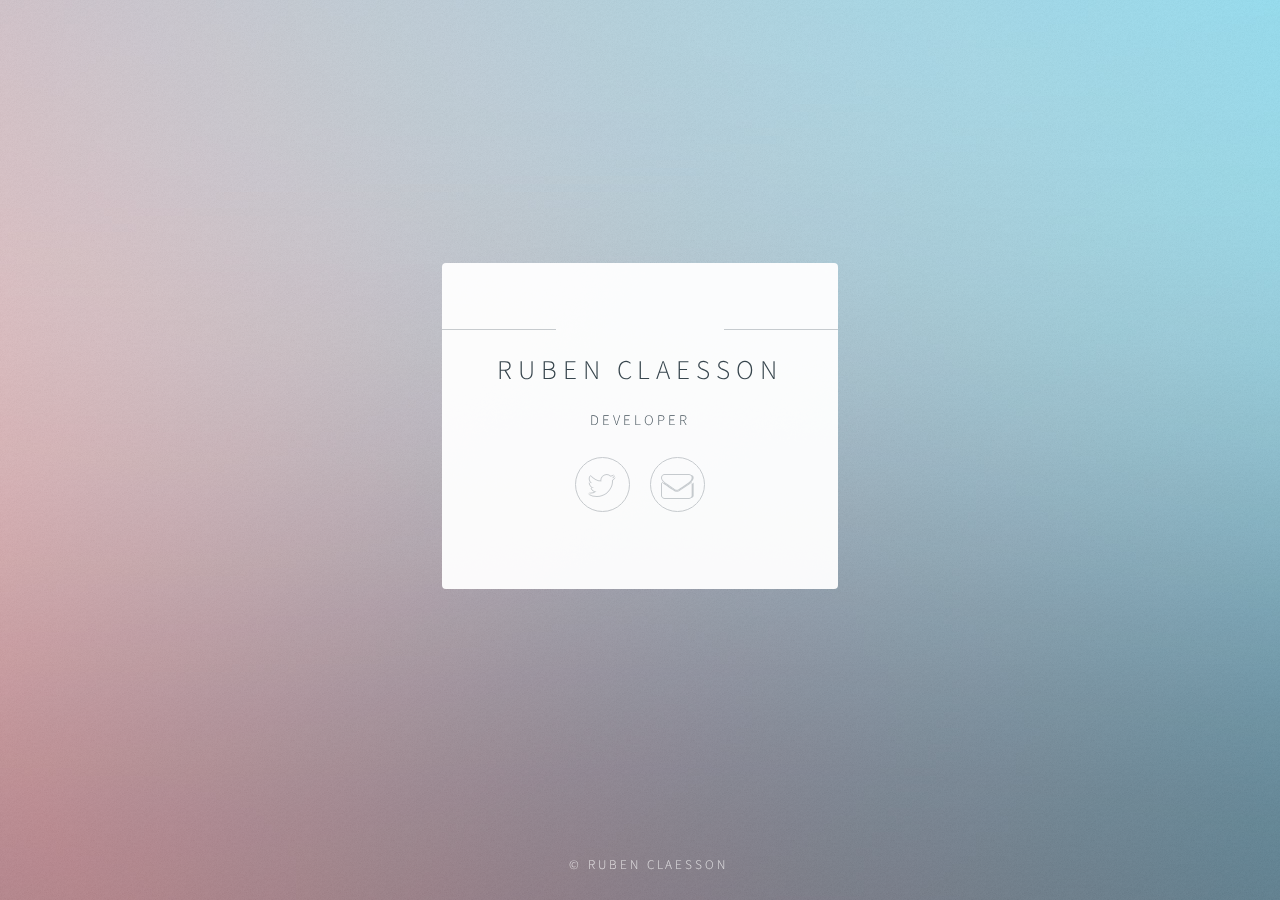
==== commit a280a164: "1" ====
--- a/index.html
+++ b/index.html
@@ -1,509 +1,55 @@
-<!DOCTYPE html>
-<html lang="en">
+<!DOCTYPE HTML>
 
-  <head>
+<html>
+	<head>
+		<title>Ruben Claesson</title>
+		<meta charset="utf-8" />
+		<meta name="viewport" content="width=device-width, initial-scale=1" />
+		<!--[if lte IE 8]><script src="assets/js/html5shiv.js"></script><![endif]-->
+		<link rel="stylesheet" href="assets/css/main.css" />
+		<!--[if lte IE 9]><link rel="stylesheet" href="assets/css/ie9.css" /><![endif]-->
+		<!--[if lte IE 8]><link rel="stylesheet" href="assets/css/ie8.css" /><![endif]-->
+		<noscript><link rel="stylesheet" href="assets/css/noscript.css" /></noscript>
+		<link rel="icon" type="image"  href="images/code.svg"/>
+	</head>
+	<body class="is-loading">
 
-    <meta charset="utf-8">
-    <meta name="viewport" content="width=device-width, initial-scale=1, shrink-to-fit=no">
-    <meta name="description" content="cheap personal websites">
-    <meta name="author" content="Darube">
+		<!-- Wrapper -->
+			<div id="wrapper">
 
-    <title>Darube</title>
+				<!-- Main -->
+					<section id="main">
+						<header>
+							<span class="avatar"><img style=" width: 40%;" src="images/1.png" alt="" /></span>
+							<h1>Ruben Claesson</h1>
+							<p>Developer</p>
+						</header>
+						
+						<footer>
+							<ul class="icons">
+								<li><a href="https://twitter.com/RubenClaesson" target="_blank" class="fa-twitter">Twitter</a></li>
+								<li><a href="mailto:claesson1998@gmail.com" class="fa-envelope">Mail</a></li>
+							</ul>
+						</footer>
+					</section>
 
-    <!-- Bootstrap core CSS -->
-    <link href="vendor/bootstrap/css/bootstrap.min.css" rel="stylesheet">
+				<!-- Footer -->
+					<footer id="footer">
+						<ul class="copyright">
+							<li>&copy; Ruben Claesson</li>
+						</ul>
+					</footer>
 
-    <!-- Custom fonts for this template -->
-    <link href="vendor/font-awesome/css/font-awesome.min.css" rel="stylesheet" type="text/css">
-    <link href="https://fonts.googleapis.com/css?family=Montserrat:400,700" rel="stylesheet" type="text/css">
-    <link href="https://fonts.googleapis.com/css?family=Lato:400,700,400italic,700italic" rel="stylesheet" type="text/css">
+			</div>
 
-    <!-- Custom styles for this template -->
-    <link href="css/freelancer.css" rel="stylesheet">
+		<!-- Scripts -->
+			<!--[if lte IE 8]><script src="assets/js/respond.min.js"></script><![endif]-->
+			<script>
+				if ('addEventListener' in window) {
+					window.addEventListener('load', function() { document.body.className = document.body.className.replace(/\bis-loading\b/, ''); });
+					document.body.className += (navigator.userAgent.match(/(MSIE|rv:11\.0)/) ? ' is-ie' : '');
+				}
+			</script>
 
-  </head>
-
-  <body id="page-top">
-
-    <!-- Navigation -->
-    <nav class="navbar navbar-expand-lg navbar-light fixed-top" id="mainNav">
-      <div class="container">
-        <a class="navbar-brand js-scroll-trigger" href="#page-top">Darube</a>
-        <button class="navbar-toggler navbar-toggler-right" type="button" data-toggle="collapse" data-target="#navbarResponsive" aria-controls="navbarResponsive" aria-expanded="false" aria-label="Toggle navigation">
-          Menu
-          <i class="fa fa-bars"></i>
-        </button>
-        <div class="collapse navbar-collapse" id="navbarResponsive">
-          <ul class="navbar-nav ml-auto">
-            <li class="nav-item">
-              <a class="nav-link js-scroll-trigger" href="#portfolio">Portfolio</a>
-            </li>
-            <li class="nav-item">
-              <a class="nav-link js-scroll-trigger" href="#about">About</a>
-            </li>
-            <li class="nav-item">
-              <a class="nav-link js-scroll-trigger" href="#contact">Contact</a>
-            </li>
-          </ul>
-        </div>
-      </div>
-    </nav>
-
-    <!-- Header -->
-    <header class="masthead">
-      <div class="container">
-        <img class="img-fluid col-sm-4 mx-auto" src="img/logo.png" alt="">
-        <div class="intro-text">
-          <span class="name">Darube</span>
-          <hr>
-          <span class="skills">Web Developer - Graphic Artist - User Experience Designer</span>
-        </div>
-      </div>
-    </header>
-
-    <!-- Portfolio Grid Section -->
-    <section id="portfolio">
-      <div class="container">
-        <h2 class="text-center">Portfolio</h2>
-        <hr class="star-primary">
-        <div class="row">
-          <div class="col-sm-4 portfolio-item">
-            <a class="portfolio-link" href="#portfolioModal1" data-toggle="modal">
-              <div class="caption">
-                <div class="caption-content">
-                  <i class="fa fa-search-plus fa-3x"></i>
-                </div>
-              </div>
-              <img class="img-fluid" src="img/portfolio/cabin.png" alt="">
-            </a>
-          </div>
-          <div class="col-sm-4 portfolio-item">
-            <a class="portfolio-link" href="#portfolioModal2" data-toggle="modal">
-              <div class="caption">
-                <div class="caption-content">
-                  <i class="fa fa-search-plus fa-3x"></i>
-                </div>
-              </div>
-              <img class="img-fluid" src="img/portfolio/cake.png" alt="">
-            </a>
-          </div>
-          <div class="col-sm-4 portfolio-item">
-            <a class="portfolio-link" href="#portfolioModal3" data-toggle="modal">
-              <div class="caption">
-                <div class="caption-content">
-                  <i class="fa fa-search-plus fa-3x"></i>
-                </div>
-              </div>
-              <img class="img-fluid" src="img/portfolio/circus.png" alt="">
-            </a>
-          </div>
-          <div class="col-sm-4 portfolio-item">
-            <a class="portfolio-link" href="#portfolioModal4" data-toggle="modal">
-              <div class="caption">
-                <div class="caption-content">
-                  <i class="fa fa-search-plus fa-3x"></i>
-                </div>
-              </div>
-              <img class="img-fluid" src="img/portfolio/game.png" alt="">
-            </a>
-          </div>
-          <div class="col-sm-4 portfolio-item">
-            <a class="portfolio-link" href="#portfolioModal5" data-toggle="modal">
-              <div class="caption">
-                <div class="caption-content">
-                  <i class="fa fa-search-plus fa-3x"></i>
-                </div>
-              </div>
-              <img class="img-fluid" src="img/portfolio/safe.png" alt="">
-            </a>
-          </div>
-          <div class="col-sm-4 portfolio-item">
-            <a class="portfolio-link" href="#portfolioModal6" data-toggle="modal">
-              <div class="caption">
-                <div class="caption-content">
-                  <i class="fa fa-search-plus fa-3x"></i>
-                </div>
-              </div>
-              <img class="img-fluid" src="img/portfolio/submarine.png" alt="">
-            </a>
-          </div>
-        </div>
-      </div>
-    </section>
-
-    <!-- About Section -->
-    <section class="success" id="about">
-      <div class="container">
-        <h2 class="text-center">About</h2>
-        <hr class="star-light">
-        <div class="row">
-          <div class="col-lg-4 ml-auto">
-            <p>Freelancer is a free bootstrap theme created by Start Bootstrap. The download includes the complete source files including HTML, CSS, and JavaScript as well as optional LESS stylesheets for easy customization.</p>
-          </div>
-          <div class="col-lg-4 mr-auto">
-            <p>Whether you're a student looking to showcase your work, a professional looking to attract clients, or a graphic artist looking to share your projects, this template is the perfect starting point!</p>
-          </div>
-          <div class="col-lg-8 mx-auto text-center">
-            <a href="#" class="btn btn-lg btn-outline">
-              <i class="fa fa-download"></i>
-              Download Theme
-            </a>
-          </div>
-        </div>
-      </div>
-    </section>
-
-    <!-- Contact Section -->
-    <section id="contact">
-      <div class="container">
-        <h2 class="text-center">Contact Me</h2>
-        <hr class="star-primary">
-        <div class="row">
-          <div class="col-lg-8 mx-auto">
-            <!-- To configure the contact form email address, go to mail/contact_me.php and update the email address in the PHP file on line 19. -->
-            <!-- The form should work on most web servers, but if the form is not working you may need to configure your web server differently. -->
-            
-          </div>
-        </div>
-      </div>
-    </section>
-
-    <!-- Footer -->
-    <footer class="text-center">
-      <div class="footer-above">
-        <div class="container">
-          <div class="row">
-            <div class="footer-col col-md-4 mx-auto">
-              <h3>Around the Web</h3>
-              <ul class="list-inline">
-                <li class="list-inline-item">
-                  <a class="btn-social btn-outline" href="#">
-                    <i class="fa fa-fw fa-facebook"></i>
-                  </a>
-                </li>
-                <li class="list-inline-item">
-                  <a class="btn-social btn-outline" href="#">
-                    <i class="fa fa-fw fa-google-plus"></i>
-                  </a>
-                </li>
-                <li class="list-inline-item">
-                  <a class="btn-social btn-outline" href="#">
-                    <i class="fa fa-fw fa-twitter"></i>
-                  </a>
-                </li>
-                <li class="list-inline-item">
-                  <a class="btn-social btn-outline" href="#">
-                    <i class="fa fa-fw fa-linkedin"></i>
-                  </a>
-                </li>
-                <li class="list-inline-item">
-                  <a class="btn-social btn-outline" href="#">
-                    <i class="fa fa-fw fa-dribbble"></i>
-                  </a>
-                </li>
-              </ul>
-            </div>
-          </div>
-        </div>
-      </div>
-      <div class="footer-below">
-        <div class="container">
-          <div class="row">
-            <div class="col-lg-12">
-              Copyright &copy; darube.com 2017
-            </div>
-          </div>
-        </div>
-      </div>
-    </footer>
-
-    <!-- Scroll to Top Button (Only visible on small and extra-small screen sizes) -->
-    <div class="scroll-top d-lg-none">
-      <a class="btn btn-primary js-scroll-trigger" href="#page-top">
-        <i class="fa fa-chevron-up"></i>
-      </a>
-    </div>
-
-    <!-- Portfolio Modals -->
-    <div class="portfolio-modal modal fade" id="portfolioModal1" tabindex="-1" role="dialog" aria-hidden="true">
-      <div class="modal-dialog" role="document">
-        <div class="modal-content">
-          <div class="close-modal" data-dismiss="modal">
-            <div class="lr">
-              <div class="rl"></div>
-            </div>
-          </div>
-          <div class="container">
-            <div class="row">
-              <div class="col-lg-8 mx-auto">
-                <div class="modal-body">
-                  <h2>Project Title</h2>
-                  <hr class="star-primary">
-                  <img class="img-fluid img-centered" src="img/portfolio/cabin.png" alt="">
-                  <p>Use this area of the page to describe your project. The icon above is part of a free icon set by
-                    <a href="https://sellfy.com/p/8Q9P/jV3VZ/">Flat Icons</a>. On their website, you can download their free set with 16 icons, or you can purchase the entire set with 146 icons for only $12!</p>
-                  <ul class="list-inline item-details">
-                    <li>Client:
-                      <strong>
-                        <a href="http://startbootstrap.com">Start Bootstrap</a>
-                      </strong>
-                    </li>
-                    <li>Date:
-                      <strong>
-                        <a href="http://startbootstrap.com">April 2014</a>
-                      </strong>
-                    </li>
-                    <li>Service:
-                      <strong>
-                        <a href="http://startbootstrap.com">Web Development</a>
-                      </strong>
-                    </li>
-                  </ul>
-                  <button class="btn btn-success" type="button" data-dismiss="modal">
-                    <i class="fa fa-times"></i>
-                    Close</button>
-                </div>
-              </div>
-            </div>
-          </div>
-        </div>
-      </div>
-    </div>
-    <div class="portfolio-modal modal fade" id="portfolioModal2" tabindex="-1" role="dialog" aria-hidden="true">
-      <div class="modal-dialog" role="document">
-        <div class="modal-content">
-          <div class="close-modal" data-dismiss="modal">
-            <div class="lr">
-              <div class="rl"></div>
-            </div>
-          </div>
-          <div class="container">
-            <div class="row">
-              <div class="col-lg-8 mx-auto">
-                <div class="modal-body">
-                  <h2>Project Title</h2>
-                  <hr class="star-primary">
-                  <img class="img-fluid img-centered" src="img/portfolio/cake.png" alt="">
-                  <p>Use this area of the page to describe your project. The icon above is part of a free icon set by
-                    <a href="https://sellfy.com/p/8Q9P/jV3VZ/">Flat Icons</a>. On their website, you can download their free set with 16 icons, or you can purchase the entire set with 146 icons for only $12!</p>
-                  <ul class="list-inline item-details">
-                    <li>Client:
-                      <strong>
-                        <a href="http://startbootstrap.com">Start Bootstrap</a>
-                      </strong>
-                    </li>
-                    <li>Date:
-                      <strong>
-                        <a href="http://startbootstrap.com">April 2014</a>
-                      </strong>
-                    </li>
-                    <li>Service:
-                      <strong>
-                        <a href="http://startbootstrap.com">Web Development</a>
-                      </strong>
-                    </li>
-                  </ul>
-                  <button class="btn btn-success" type="button" data-dismiss="modal">
-                    <i class="fa fa-times"></i>
-                    Close</button>
-                </div>
-              </div>
-            </div>
-          </div>
-        </div>
-      </div>
-    </div>
-    <div class="portfolio-modal modal fade" id="portfolioModal3" tabindex="-1" role="dialog" aria-hidden="true">
-      <div class="modal-dialog" role="document">
-        <div class="modal-content">
-          <div class="close-modal" data-dismiss="modal">
-            <div class="lr">
-              <div class="rl"></div>
-            </div>
-          </div>
-          <div class="container">
-            <div class="row">
-              <div class="col-lg-8 mx-auto">
-                <div class="modal-body">
-                  <h2>Project Title</h2>
-                  <hr class="star-primary">
-                  <img class="img-fluid img-centered" src="img/portfolio/circus.png" alt="">
-                  <p>Use this area of the page to describe your project. The icon above is part of a free icon set by
-                    <a href="https://sellfy.com/p/8Q9P/jV3VZ/">Flat Icons</a>. On their website, you can download their free set with 16 icons, or you can purchase the entire set with 146 icons for only $12!</p>
-                  <ul class="list-inline item-details">
-                    <li>Client:
-                      <strong>
-                        <a href="http://startbootstrap.com">Start Bootstrap</a>
-                      </strong>
-                    </li>
-                    <li>Date:
-                      <strong>
-                        <a href="http://startbootstrap.com">April 2014</a>
-                      </strong>
-                    </li>
-                    <li>Service:
-                      <strong>
-                        <a href="http://startbootstrap.com">Web Development</a>
-                      </strong>
-                    </li>
-                  </ul>
-                  <button class="btn btn-success" type="button" data-dismiss="modal">
-                    <i class="fa fa-times"></i>
-                    Close</button>
-                </div>
-              </div>
-            </div>
-          </div>
-        </div>
-      </div>
-    </div>
-    <div class="portfolio-modal modal fade" id="portfolioModal4" tabindex="-1" role="dialog" aria-hidden="true">
-      <div class="modal-dialog" role="document">
-        <div class="modal-content">
-          <div class="close-modal" data-dismiss="modal">
-            <div class="lr">
-              <div class="rl"></div>
-            </div>
-          </div>
-          <div class="container">
-            <div class="row">
-              <div class="col-lg-8 mx-auto">
-                <div class="modal-body">
-                  <h2>Project Title</h2>
-                  <hr class="star-primary">
-                  <img class="img-fluid img-centered" src="img/portfolio/game.png" alt="">
-                  <p>Use this area of the page to describe your project. The icon above is part of a free icon set by
-                    <a href="https://sellfy.com/p/8Q9P/jV3VZ/">Flat Icons</a>. On their website, you can download their free set with 16 icons, or you can purchase the entire set with 146 icons for only $12!</p>
-                  <ul class="list-inline item-details">
-                    <li>Client:
-                      <strong>
-                        <a href="http://startbootstrap.com">Start Bootstrap</a>
-                      </strong>
-                    </li>
-                    <li>Date:
-                      <strong>
-                        <a href="http://startbootstrap.com">April 2014</a>
-                      </strong>
-                    </li>
-                    <li>Service:
-                      <strong>
-                        <a href="http://startbootstrap.com">Web Development</a>
-                      </strong>
-                    </li>
-                  </ul>
-                  <button class="btn btn-success" type="button" data-dismiss="modal">
-                    <i class="fa fa-times"></i>
-                    Close</button>
-                </div>
-              </div>
-            </div>
-          </div>
-        </div>
-      </div>
-    </div>
-    <div class="portfolio-modal modal fade" id="portfolioModal5" tabindex="-1" role="dialog" aria-hidden="true">
-      <div class="modal-dialog" role="document">
-        <div class="modal-content">
-          <div class="close-modal" data-dismiss="modal">
-            <div class="lr">
-              <div class="rl"></div>
-            </div>
-          </div>
-          <div class="container">
-            <div class="row">
-              <div class="col-lg-8 mx-auto">
-                <div class="modal-body">
-                  <h2>Project Title</h2>
-                  <hr class="star-primary">
-                  <img class="img-fluid img-centered" src="img/portfolio/safe.png" alt="">
-                  <p>Use this area of the page to describe your project. The icon above is part of a free icon set by
-                    <a href="https://sellfy.com/p/8Q9P/jV3VZ/">Flat Icons</a>. On their website, you can download their free set with 16 icons, or you can purchase the entire set with 146 icons for only $12!</p>
-                  <ul class="list-inline item-details">
-                    <li>Client:
-                      <strong>
-                        <a href="http://startbootstrap.com">Start Bootstrap</a>
-                      </strong>
-                    </li>
-                    <li>Date:
-                      <strong>
-                        <a href="http://startbootstrap.com">April 2014</a>
-                      </strong>
-                    </li>
-                    <li>Service:
-                      <strong>
-                        <a href="http://startbootstrap.com">Web Development</a>
-                      </strong>
-                    </li>
-                  </ul>
-                  <button class="btn btn-success" type="button" data-dismiss="modal">
-                    <i class="fa fa-times"></i>
-                    Close</button>
-                </div>
-              </div>
-            </div>
-          </div>
-        </div>
-      </div>
-    </div>
-    <div class="portfolio-modal modal fade" id="portfolioModal6" tabindex="-1" role="dialog" aria-hidden="true">
-      <div class="modal-dialog" role="document">
-        <div class="modal-content">
-          <div class="close-modal" data-dismiss="modal">
-            <div class="lr">
-              <div class="rl"></div>
-            </div>
-          </div>
-          <div class="container">
-            <div class="row">
-              <div class="col-lg-8 mx-auto">
-                <div class="modal-body">
-                  <h2>Project Title</h2>
-                  <hr class="star-primary">
-                  <img class="img-fluid img-centered" src="img/portfolio/submarine.png" alt="">
-                  <p>Use this area of the page to describe your project. The icon above is part of a free icon set by
-                    <a href="https://sellfy.com/p/8Q9P/jV3VZ/">Flat Icons</a>. On their website, you can download their free set with 16 icons, or you can purchase the entire set with 146 icons for only $12!</p>
-                  <ul class="list-inline item-details">
-                    <li>Client:
-                      <strong>
-                        <a href="http://startbootstrap.com">Start Bootstrap</a>
-                      </strong>
-                    </li>
-                    <li>Date:
-                      <strong>
-                        <a href="http://startbootstrap.com">April 2014</a>
-                      </strong>
-                    </li>
-                    <li>Service:
-                      <strong>
-                        <a href="http://startbootstrap.com">Web Development</a>
-                      </strong>
-                    </li>
-                  </ul>
-                  <button class="btn btn-success" type="button" data-dismiss="modal">
-                    <i class="fa fa-times"></i>
-                    Close</button>
-                </div>
-              </div>
-            </div>
-          </div>
-        </div>
-      </div>
-    </div>
-
-    <!-- Bootstrap core JavaScript -->
-    <script src="vendor/jquery/jquery.min.js"></script>
-    <script src="vendor/bootstrap/js/bootstrap.bundle.min.js"></script>
-
-    <!-- Plugin JavaScript -->
-    <script src="vendor/jquery-easing/jquery.easing.min.js"></script>
-
-    <!-- Contact Form JavaScript -->
-    <script src="js/jqBootstrapValidation.js"></script>
-    <script src="js/contact_me.js"></script>
-
-    <!-- Custom scripts for this template -->
-    <script src="js/freelancer.min.js"></script>
-
-  </body>
-
-</html>
+	</body>
+</html>--- a/assets/css/main.css
+++ b/assets/css/main.css
@@ -0,0 +1,856 @@
+@charset "UTF-8";
+@import url(font-awesome.min.css);
+@import url("https://fonts.googleapis.com/css?family=Source+Sans+Pro:300");
+
+/*
+	Identity by HTML5 UP
+	html5up.net | @ajlkn
+	Free for personal and commercial use under the CCA 3.0 license (html5up.net/license)
+*/
+
+/* Reset */
+
+	html, body, div, span, applet, object, iframe, h1, h2, h3, h4, h5, h6, p, blockquote, pre, a, abbr, acronym, address, big, cite, code, del, dfn, em, img, ins, kbd, q, s, samp, small, strike, strong, sub, sup, tt, var, b, u, i, center, dl, dt, dd, ol, ul, li, fieldset, form, label, legend, table, caption, tbody, tfoot, thead, tr, th, td, article, aside, canvas, details, embed, figure, figcaption, footer, header, hgroup, menu, nav, output, ruby, section, summary, time, mark, audio, video {
+		margin: 0;
+		padding: 0;
+		border: 0;
+		font-size: 100%;
+		font: inherit;
+		vertical-align: baseline;
+	}
+
+	article, aside, details, figcaption, figure, footer, header, hgroup, menu, nav, section {
+		display: block;
+	}
+
+	body {
+		line-height: 1;
+	}
+
+	ol, ul {
+		list-style: none;
+	}
+
+	blockquote, q {
+		quotes: none;
+	}
+
+	blockquote:before, blockquote:after, q:before, q:after {
+		content: '';
+		content: none;
+	}
+
+	table {
+		border-collapse: collapse;
+		border-spacing: 0;
+	}
+
+	body {
+		-webkit-text-size-adjust: none;
+	}
+
+/* Box Model */
+
+	*, *:before, *:after {
+		-moz-box-sizing: border-box;
+		-webkit-box-sizing: border-box;
+		box-sizing: border-box;
+	}
+
+/* Basic */
+
+	@media screen and (max-width: 480px) {
+
+		html, body {
+			min-width: 320px;
+		}
+
+	}
+
+	body.is-loading *, body.is-loading *:before, body.is-loading *:after {
+		-moz-animation: none !important;
+		-webkit-animation: none !important;
+		-ms-animation: none !important;
+		animation: none !important;
+		-moz-transition: none !important;
+		-webkit-transition: none !important;
+		-ms-transition: none !important;
+		transition: none !important;
+	}
+
+	html {
+		height: 100%;
+	}
+
+	body {
+		height: 100%;
+		background-color: #ffffff;
+		background-image: url("images/overlay.png"), -moz-linear-gradient(60deg, rgba(255, 165, 150, 0.5) 5%, rgba(0, 228, 255, 0.35)), url("../../images/bg.jpg");
+		background-image: url("images/overlay.png"), -webkit-linear-gradient(60deg, rgba(255, 165, 150, 0.5) 5%, rgba(0, 228, 255, 0.35)), url("../../images/bg.jpg");
+		background-image: url("images/overlay.png"), -ms-linear-gradient(60deg, rgba(255, 165, 150, 0.5) 5%, rgba(0, 228, 255, 0.35)), url("../../images/bg.jpg");
+		background-image: url("images/overlay.png"), linear-gradient(60deg, rgba(255, 165, 150, 0.5) 5%, rgba(0, 228, 255, 0.35)), url("../../images/bg.jpg");
+		background-repeat: repeat,			no-repeat,			no-repeat;
+		background-size: 100px 100px, cover,				cover;
+		background-position: top left,		center center,		bottom center;
+		background-attachment: fixed,			fixed,				fixed;
+	}
+
+		body:after {
+			content: '';
+			display: block;
+			position: fixed;
+			top: 0;
+			left: 0;
+			width: 100%;
+			height: inherit;
+			opacity: 0;
+			z-index: 1;
+			background-color: #ffffff;
+			background-image: url("images/overlay.png"), -moz-linear-gradient(60deg, rgba(255, 165, 150, 0.5) 5%, rgba(0, 228, 255, 0.35));
+			background-image: url("images/overlay.png"), -webkit-linear-gradient(60deg, rgba(255, 165, 150, 0.5) 5%, rgba(0, 228, 255, 0.35));
+			background-image: url("images/overlay.png"), -ms-linear-gradient(60deg, rgba(255, 165, 150, 0.5) 5%, rgba(0, 228, 255, 0.35));
+			background-image: url("images/overlay.png"), linear-gradient(60deg, rgba(255, 165, 150, 0.5) 5%, rgba(0, 228, 255, 0.35));
+			background-repeat: repeat,			no-repeat;
+			background-size: 100px 100px, cover;
+			background-position: top left,		center center;
+			-moz-transition: opacity 1.75s ease-out;
+			-webkit-transition: opacity 1.75s ease-out;
+			-ms-transition: opacity 1.75s ease-out;
+			transition: opacity 1.75s ease-out;
+		}
+
+		body.is-loading:after {
+			opacity: 1;
+		}
+
+/* Type */
+
+	body, input, select, textarea {
+		color: #414f57;
+		font-family: "Source Sans Pro", Helvetica, sans-serif;
+		font-size: 14pt;
+		font-weight: 300;
+		line-height: 2;
+		letter-spacing: 0.2em;
+		text-transform: uppercase;
+	}
+
+		@media screen and (max-width: 1680px) {
+
+			body, input, select, textarea {
+				font-size: 11pt;
+			}
+
+		}
+
+		@media screen and (max-width: 480px) {
+
+			body, input, select, textarea {
+				font-size: 10pt;
+				line-height: 1.75;
+			}
+
+		}
+
+	a {
+		-moz-transition: color 0.2s ease, border-color 0.2s ease;
+		-webkit-transition: color 0.2s ease, border-color 0.2s ease;
+		-ms-transition: color 0.2s ease, border-color 0.2s ease;
+		transition: color 0.2s ease, border-color 0.2s ease;
+		color: inherit;
+		text-decoration: none;
+	}
+
+		a:before {
+			-moz-transition: color 0.2s ease, text-shadow 0.2s ease;
+			-webkit-transition: color 0.2s ease, text-shadow 0.2s ease;
+			-ms-transition: color 0.2s ease, text-shadow 0.2s ease;
+			transition: color 0.2s ease, text-shadow 0.2s ease;
+		}
+
+		a:hover {
+			color: #ff7496;
+		}
+
+	strong, b {
+		color: #313f47;
+	}
+
+	em, i {
+		font-style: italic;
+	}
+
+	p {
+		margin: 0 0 1.5em 0;
+	}
+
+	h1, h2, h3, h4, h5, h6 {
+		color: #313f47;
+		line-height: 1.5;
+		margin: 0 0 0.75em 0;
+	}
+
+		h1 a, h2 a, h3 a, h4 a, h5 a, h6 a {
+			color: inherit;
+			text-decoration: none;
+		}
+
+	h1 {
+		font-size: 1.85em;
+		letter-spacing: 0.22em;
+		margin: 0 0 0.525em 0;
+	}
+
+	h2 {
+		font-size: 1.25em;
+	}
+
+	h3 {
+		font-size: 1em;
+	}
+
+	h4 {
+		font-size: 1em;
+	}
+
+	h5 {
+		font-size: 1em;
+	}
+
+	h6 {
+		font-size: 1em;
+	}
+
+	@media screen and (max-width: 480px) {
+
+		h1 {
+			font-size: 1.65em;
+		}
+
+	}
+
+	sub {
+		font-size: 0.8em;
+		position: relative;
+		top: 0.5em;
+	}
+
+	sup {
+		font-size: 0.8em;
+		position: relative;
+		top: -0.5em;
+	}
+
+	hr {
+		border: 0;
+		border-bottom: solid 1px #c8cccf;
+		margin: 3em 0;
+	}
+
+/* Form */
+
+	form {
+		margin: 0 0 1.5em 0;
+	}
+
+		form > .field {
+			margin: 0 0 1.5em 0;
+		}
+
+			form > .field > :last-child {
+				margin-bottom: 0;
+			}
+
+	label {
+		color: #313f47;
+		display: block;
+		font-size: 0.9em;
+		margin: 0 0 0.75em 0;
+	}
+
+	input[type="text"],
+	input[type="password"],
+	input[type="email"],
+	input[type="tel"],
+	select,
+	textarea {
+		-moz-appearance: none;
+		-webkit-appearance: none;
+		-ms-appearance: none;
+		appearance: none;
+		border-radius: 4px;
+		border: solid 1px #c8cccf;
+		color: inherit;
+		display: block;
+		outline: 0;
+		padding: 0 1em;
+		text-decoration: none;
+		width: 100%;
+	}
+
+		input[type="text"]:invalid,
+		input[type="password"]:invalid,
+		input[type="email"]:invalid,
+		input[type="tel"]:invalid,
+		select:invalid,
+		textarea:invalid {
+			box-shadow: none;
+		}
+
+		input[type="text"]:focus,
+		input[type="password"]:focus,
+		input[type="email"]:focus,
+		input[type="tel"]:focus,
+		select:focus,
+		textarea:focus {
+			border-color: #ff7496;
+		}
+
+	.select-wrapper {
+		text-decoration: none;
+		display: block;
+		position: relative;
+	}
+
+		.select-wrapper:before {
+			content: "";
+			-moz-osx-font-smoothing: grayscale;
+			-webkit-font-smoothing: antialiased;
+			font-family: FontAwesome;
+			font-style: normal;
+			font-weight: normal;
+			text-transform: none !important;
+		}
+
+		.select-wrapper:before {
+			color: #c8cccf;
+			display: block;
+			height: 2.75em;
+			line-height: 2.75em;
+			pointer-events: none;
+			position: absolute;
+			right: 0;
+			text-align: center;
+			top: 0;
+			width: 2.75em;
+		}
+
+		.select-wrapper select::-ms-expand {
+			display: none;
+		}
+
+	input[type="text"],
+	input[type="password"],
+	input[type="email"],
+	select {
+		height: 2.75em;
+	}
+
+	textarea {
+		padding: 0.75em 1em;
+	}
+
+	input[type="checkbox"],
+	input[type="radio"] {
+		-moz-appearance: none;
+		-webkit-appearance: none;
+		-ms-appearance: none;
+		appearance: none;
+		display: block;
+		float: left;
+		margin-right: -2em;
+		opacity: 0;
+		width: 1em;
+		z-index: -1;
+	}
+
+		input[type="checkbox"] + label,
+		input[type="radio"] + label {
+			text-decoration: none;
+			color: #414f57;
+			cursor: pointer;
+			display: inline-block;
+			font-size: 1em;
+			font-weight: 300;
+			padding-left: 2.4em;
+			padding-right: 0.75em;
+			position: relative;
+		}
+
+			input[type="checkbox"] + label:before,
+			input[type="radio"] + label:before {
+				-moz-osx-font-smoothing: grayscale;
+				-webkit-font-smoothing: antialiased;
+				font-family: FontAwesome;
+				font-style: normal;
+				font-weight: normal;
+				text-transform: none !important;
+			}
+
+			input[type="checkbox"] + label:before,
+			input[type="radio"] + label:before {
+				border-radius: 4px;
+				border: solid 1px #c8cccf;
+				content: '';
+				display: inline-block;
+				height: 1.65em;
+				left: 0;
+				line-height: 1.58125em;
+				position: absolute;
+				text-align: center;
+				top: 0.15em;
+				width: 1.65em;
+			}
+
+		input[type="checkbox"]:checked + label:before,
+		input[type="radio"]:checked + label:before {
+			color: #ff7496;
+			content: '\f00c';
+		}
+
+		input[type="checkbox"]:focus + label:before,
+		input[type="radio"]:focus + label:before {
+			border-color: #ff7496;
+		}
+
+	input[type="checkbox"] + label:before {
+		border-radius: 4px;
+	}
+
+	input[type="radio"] + label:before {
+		border-radius: 100%;
+	}
+
+	::-webkit-input-placeholder {
+		color: #616f77 !important;
+		opacity: 1.0;
+	}
+
+	:-moz-placeholder {
+		color: #616f77 !important;
+		opacity: 1.0;
+	}
+
+	::-moz-placeholder {
+		color: #616f77 !important;
+		opacity: 1.0;
+	}
+
+	:-ms-input-placeholder {
+		color: #616f77 !important;
+		opacity: 1.0;
+	}
+
+	.formerize-placeholder {
+		color: #616f77 !important;
+		opacity: 1.0;
+	}
+
+/* Icon */
+
+	.icon {
+		text-decoration: none;
+		position: relative;
+		border-bottom: none;
+	}
+
+		.icon:before {
+			-moz-osx-font-smoothing: grayscale;
+			-webkit-font-smoothing: antialiased;
+			font-family: FontAwesome;
+			font-style: normal;
+			font-weight: normal;
+			text-transform: none !important;
+		}
+
+		.icon > .label {
+			display: none;
+		}
+
+/* List */
+
+	ol {
+		list-style: decimal;
+		margin: 0 0 1.5em 0;
+		padding-left: 1.25em;
+	}
+
+		ol li {
+			padding-left: 0.25em;
+		}
+
+	ul {
+		list-style: disc;
+		margin: 0 0 1.5em 0;
+		padding-left: 1em;
+	}
+
+		ul li {
+			padding-left: 0.5em;
+		}
+
+		ul.alt {
+			list-style: none;
+			padding-left: 0;
+		}
+
+			ul.alt li {
+				border-top: solid 1px #c8cccf;
+				padding: 0.5em 0;
+			}
+
+				ul.alt li:first-child {
+					border-top: 0;
+					padding-top: 0;
+				}
+
+		ul.icons {
+			cursor: default;
+			list-style: none;
+			padding-left: 0;
+			margin-top: -0.675em;
+		}
+
+			ul.icons li {
+				display: inline-block;
+				padding: 0.675em 0.5em;
+			}
+
+				ul.icons li a {
+					text-decoration: none;
+					position: relative;
+					display: block;
+					width: 3.75em;
+					height: 3.75em;
+					border-radius: 100%;
+					border: solid 1px #c8cccf;
+					line-height: 3.75em;
+					overflow: hidden;
+					text-align: center;
+					text-indent: 3.75em;
+					white-space: nowrap;
+				}
+
+					ul.icons li a:before {
+						-moz-osx-font-smoothing: grayscale;
+						-webkit-font-smoothing: antialiased;
+						font-family: FontAwesome;
+						font-style: normal;
+						font-weight: normal;
+						text-transform: none !important;
+					}
+
+					ul.icons li a:before {
+						color: #ffffff;
+						text-shadow: 1.25px 0px 0px #c8cccf, -1.25px 0px 0px #c8cccf, 0px 1.25px 0px #c8cccf, 0px -1.25px 0px #c8cccf;
+					}
+
+					ul.icons li a:hover:before {
+						text-shadow: 1.25px 0px 0px #ff7496, -1.25px 0px 0px #ff7496, 0px 1.25px 0px #ff7496, 0px -1.25px 0px #ff7496;
+					}
+
+					ul.icons li a:before {
+						position: absolute;
+						top: 0;
+						left: 0;
+						width: inherit;
+						height: inherit;
+						font-size: 1.85rem;
+						line-height: inherit;
+						text-align: center;
+						text-indent: 0;
+					}
+
+					ul.icons li a:hover {
+						border-color: #ff7496;
+					}
+
+			@media screen and (max-width: 480px) {
+
+				ul.icons li a:before {
+					font-size: 1.5rem;
+				}
+
+			}
+
+		ul.actions {
+			cursor: default;
+			list-style: none;
+			padding-left: 0;
+		}
+
+			ul.actions li {
+				display: inline-block;
+				padding: 0 0.75em 0 0;
+				vertical-align: middle;
+			}
+
+				ul.actions li:last-child {
+					padding-right: 0;
+				}
+
+	dl {
+		margin: 0 0 1.5em 0;
+	}
+
+		dl dt {
+			display: block;
+			margin: 0 0 0.75em 0;
+		}
+
+		dl dd {
+			margin-left: 1.5em;
+		}
+
+/* Button */
+
+	input[type="submit"],
+	input[type="reset"],
+	input[type="button"],
+	button,
+	.button {
+		-moz-appearance: none;
+		-webkit-appearance: none;
+		-ms-appearance: none;
+		appearance: none;
+		-moz-transition: background-color 0.2s ease-in-out, border-color 0.2s ease-in-out, color 0.2s ease-in-out;
+		-webkit-transition: background-color 0.2s ease-in-out, border-color 0.2s ease-in-out, color 0.2s ease-in-out;
+		-ms-transition: background-color 0.2s ease-in-out, border-color 0.2s ease-in-out, color 0.2s ease-in-out;
+		transition: background-color 0.2s ease-in-out, border-color 0.2s ease-in-out, color 0.2s ease-in-out;
+		display: inline-block;
+		height: 2.75em;
+		line-height: 2.75em;
+		padding: 0 1.5em;
+		background-color: transparent;
+		border-radius: 4px;
+		border: solid 1px #c8cccf;
+		color: #414f57 !important;
+		cursor: pointer;
+		text-align: center;
+		text-decoration: none;
+		white-space: nowrap;
+	}
+
+		input[type="submit"]:hover,
+		input[type="reset"]:hover,
+		input[type="button"]:hover,
+		button:hover,
+		.button:hover {
+			border-color: #ff7496;
+			color: #ff7496 !important;
+		}
+
+		input[type="submit"].icon,
+		input[type="reset"].icon,
+		input[type="button"].icon,
+		button.icon,
+		.button.icon {
+			padding-left: 1.35em;
+		}
+
+			input[type="submit"].icon:before,
+			input[type="reset"].icon:before,
+			input[type="button"].icon:before,
+			button.icon:before,
+			.button.icon:before {
+				margin-right: 0.5em;
+			}
+
+		input[type="submit"].fit,
+		input[type="reset"].fit,
+		input[type="button"].fit,
+		button.fit,
+		.button.fit {
+			display: block;
+			width: 100%;
+			margin: 0 0 0.75em 0;
+		}
+
+		input[type="submit"].small,
+		input[type="reset"].small,
+		input[type="button"].small,
+		button.small,
+		.button.small {
+			font-size: 0.8em;
+		}
+
+		input[type="submit"].big,
+		input[type="reset"].big,
+		input[type="button"].big,
+		button.big,
+		.button.big {
+			font-size: 1.35em;
+		}
+
+		input[type="submit"].disabled, input[type="submit"]:disabled,
+		input[type="reset"].disabled,
+		input[type="reset"]:disabled,
+		input[type="button"].disabled,
+		input[type="button"]:disabled,
+		button.disabled,
+		button:disabled,
+		.button.disabled,
+		.button:disabled {
+			-moz-pointer-events: none;
+			-webkit-pointer-events: none;
+			-ms-pointer-events: none;
+			pointer-events: none;
+			opacity: 0.5;
+		}
+
+/* Main */
+
+	#main {
+		position: relative;
+		max-width: 100%;
+		min-width: 27em;
+		padding: 4.5em 3em 3em 3em ;
+		background: #ffffff;
+		border-radius: 4px;
+		cursor: default;
+		opacity: 0.95;
+		text-align: center;
+		-moz-transform-origin: 50% 50%;
+		-webkit-transform-origin: 50% 50%;
+		-ms-transform-origin: 50% 50%;
+		transform-origin: 50% 50%;
+		-moz-transform: rotateX(0deg);
+		-webkit-transform: rotateX(0deg);
+		-ms-transform: rotateX(0deg);
+		transform: rotateX(0deg);
+		-moz-transition: opacity 1s ease, -moz-transform 1s ease;
+		-webkit-transition: opacity 1s ease, -webkit-transform 1s ease;
+		-ms-transition: opacity 1s ease, -ms-transform 1s ease;
+		transition: opacity 1s ease, transform 1s ease;
+	}
+
+		#main .avatar {
+			position: relative;
+			display: block;
+			margin-bottom: 1.5em;
+		}
+
+			#main .avatar img {
+				display: block;
+				margin: 0 auto;
+				border-radius: 100%;
+				box-shadow: 0 0 0 1.5em #ffffff;
+			}
+
+			#main .avatar:before {
+				content: '';
+				display: block;
+				position: absolute;
+				top: 50%;
+				left: -3em;
+				width: calc(100% + 6em);
+				height: 1px;
+				z-index: -1;
+				background: #c8cccf;
+			}
+
+		@media screen and (max-width: 480px) {
+
+			#main {
+				min-width: 0;
+				width: 100%;
+				padding: 4em 2em 2.5em 2em ;
+			}
+
+				#main .avatar:before {
+					left: -2em;
+					width: calc(100% + 4em);
+				}
+
+		}
+
+		body.is-loading #main {
+			opacity: 0;
+			-moz-transform: rotateX(15deg);
+			-webkit-transform: rotateX(15deg);
+			-ms-transform: rotateX(15deg);
+			transform: rotateX(15deg);
+		}
+
+/* Footer */
+
+	#footer {
+		-moz-align-self: -moz-flex-end;
+		-webkit-align-self: -webkit-flex-end;
+		-ms-align-self: -ms-flex-end;
+		align-self: flex-end;
+		width: 100%;
+		padding: 1.5em 0 0 0;
+		color: rgba(255, 255, 255, 0.75);
+		cursor: default;
+		text-align: center;
+	}
+
+		#footer .copyright {
+			margin: 0;
+			padding: 0;
+			font-size: 0.9em;
+			list-style: none;
+		}
+
+			#footer .copyright li {
+				display: inline-block;
+				margin: 0 0 0 0.45em;
+				padding: 0 0 0 0.85em;
+				border-left: solid 1px rgba(255, 255, 255, 0.5);
+				line-height: 1;
+			}
+
+				#footer .copyright li:first-child {
+					border-left: 0;
+				}
+
+/* Wrapper */
+
+	#wrapper {
+		display: -moz-flex;
+		display: -webkit-flex;
+		display: -ms-flex;
+		display: flex;
+		-moz-align-items: center;
+		-webkit-align-items: center;
+		-ms-align-items: center;
+		align-items: center;
+		-moz-justify-content: space-between;
+		-webkit-justify-content: space-between;
+		-ms-justify-content: space-between;
+		justify-content: space-between;
+		-moz-flex-direction: column;
+		-webkit-flex-direction: column;
+		-ms-flex-direction: column;
+		flex-direction: column;
+		-moz-perspective: 1000px;
+		-webkit-perspective: 1000px;
+		-ms-perspective: 1000px;
+		perspective: 1000px;
+		position: relative;
+		min-height: 100%;
+		padding: 1.5em;
+		z-index: 2;
+	}
+
+		#wrapper > * {
+			z-index: 1;
+		}
+
+		#wrapper:before {
+			content: '';
+			display: block;
+		}
+
+		@media screen and (max-width: 360px) {
+
+			#wrapper {
+				padding: 0.75em;
+			}
+
+		}
+
+		body.is-ie #wrapper {
+			height: 100%;
+		}--- a/assets/css/ie9.css
+++ b/assets/css/ie9.css
@@ -0,0 +1,41 @@
+/*
+	Identity by HTML5 UP
+	html5up.net | @ajlkn
+	Free for personal and commercial use under the CCA 3.0 license (html5up.net/license)
+*/
+
+/* Basic */
+
+	body {
+		background-image: url("../../images/bg.jpg");
+		background-repeat: no-repeat;
+		background-size: cover;
+		background-position: bottom center;
+		background-attachment: fixed;
+	}
+
+		body:after {
+			display: none;
+		}
+
+/* List */
+
+	ul.icons li a:before {
+		color: #c8cccf;
+	}
+
+	ul.icons li a:hover:before {
+		color: #ff7496;
+	}
+
+/* Wrapper */
+
+	#wrapper {
+		text-align: center;
+	}
+
+/* Main */
+
+	#main {
+		display: inline-block;
+	}--- a/assets/css/ie8.css
+++ b/assets/css/ie8.css
@@ -0,0 +1,36 @@
+/*
+	Identity by HTML5 UP
+	html5up.net | @ajlkn
+	Free for personal and commercial use under the CCA 3.0 license (html5up.net/license)
+*/
+
+/* List */
+
+	ul.icons li a {
+		-ms-behavior: url("assets/js/PIE.htc");
+	}
+
+		ul.icons li a:before {
+			text-align: center;
+			font-size: 26px;
+		}
+
+/* Main */
+
+	#main {
+		-ms-behavior: url("assets/js/PIE.htc");
+	}
+
+		#main .avatar img {
+			-ms-behavior: url("assets/js/PIE.htc");
+		}
+
+/* Footer */
+
+	#footer {
+		color: #fff;
+	}
+
+		#footer .copyright li {
+			border-left: solid 1px #fff;
+		}--- a/assets/css/noscript.css
+++ b/assets/css/noscript.css
@@ -0,0 +1,21 @@
+/*
+	Identity by HTML5 UP
+	html5up.net | @ajlkn
+	Free for personal and commercial use under the CCA 3.0 license (html5up.net/license)
+*/
+
+/* Basic */
+
+	body:after {
+		display: none;
+	}
+
+/* Main */
+
+	#main {
+		-moz-transform: none !important;
+		-webkit-transform: none !important;
+		-ms-transform: none !important;
+		transform: none !important;
+		opacity: 1 !important;
+	}